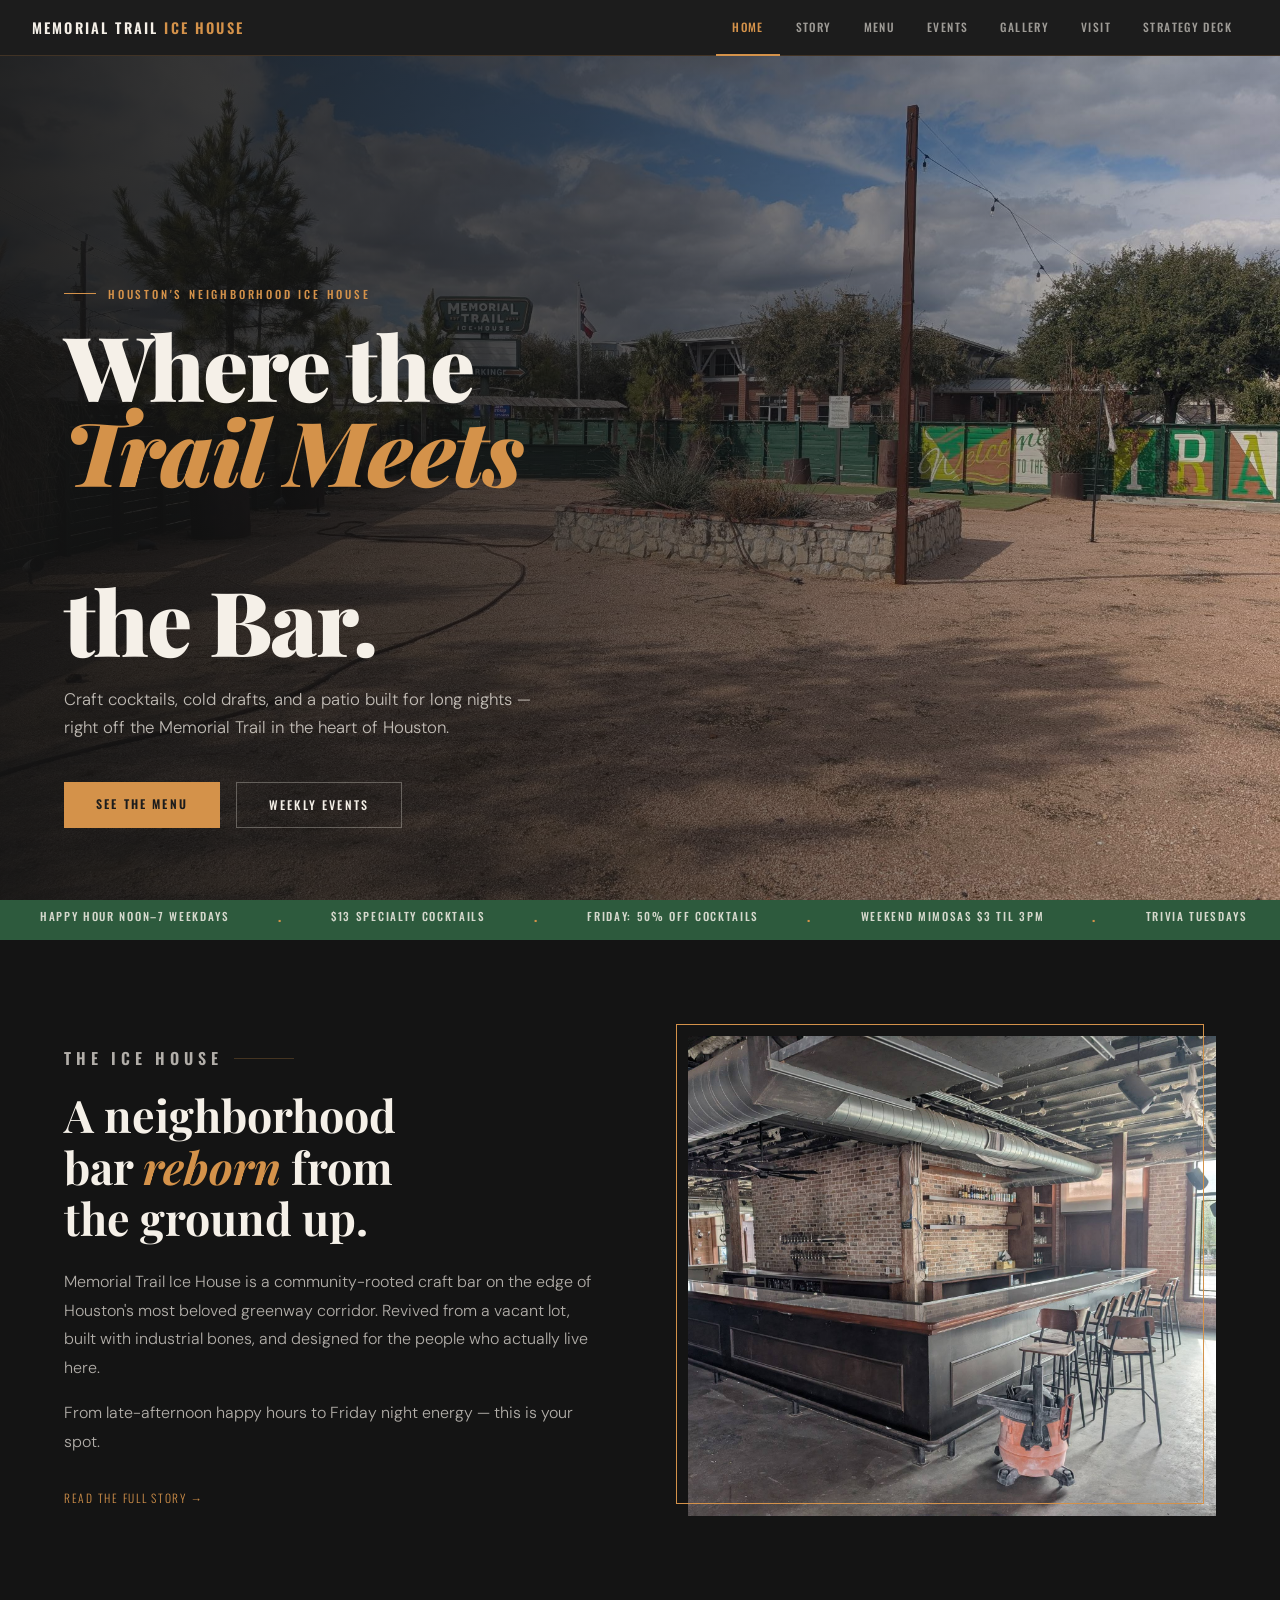
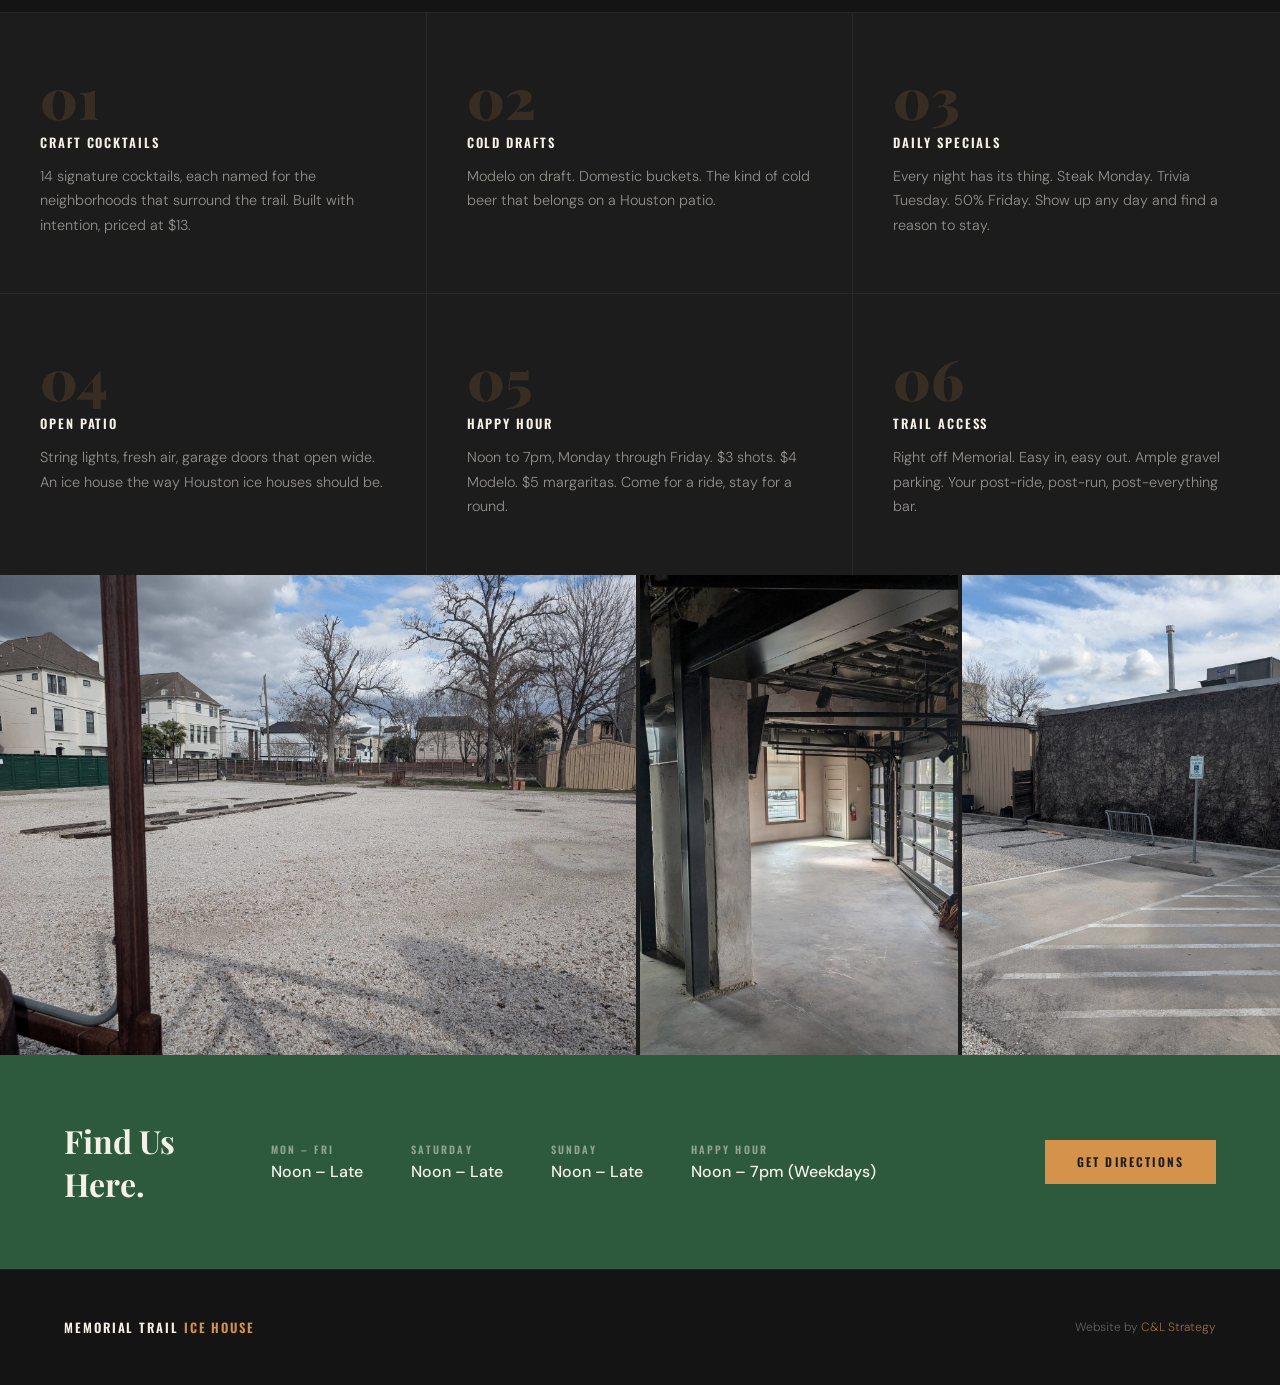
==== index.html @ 59ef4555 "Initial commit: Memorial Trail Ice House website with updated gallery" ====
<!DOCTYPE html>
<html lang="en">
<head>
<meta charset="UTF-8">
<meta name="viewport" content="width=device-width, initial-scale=1.0">
<meta name="description" content="Memorial Trail Ice House - A community-rooted craft bar in Houston, TX. Craft cocktails, cold drafts, and patio seating. Open daily noon to late.">
<meta property="og:title" content="Memorial Trail Ice House - Houston, TX">
<meta property="og:description" content="Craft cocktails, cold drafts, and a patio built for long nights along Houston's Memorial Trail.">
<meta property="og:type" content="website">
<title>Memorial Trail Ice House — Houston, TX</title>
<link rel="preconnect" href="https://fonts.googleapis.com">
<link rel="preconnect" href="https://fonts.gstatic.com" crossorigin>
<link href="https://fonts.googleapis.com/css2?family=Playfair+Display:ital,wght@0,700;0,900;1,700&family=DM+Sans:wght@300;400;500&family=Oswald:wght@400;500;600&display=swap" rel="stylesheet">
<style>
  *, *::before, *::after { box-sizing: border-box; margin: 0; padding: 0; }

  :root {
    --charcoal: #1C1C1C;
    --green: #2D5A3D;
    --gold: #D4924A;
    --cream: #F5F0E8;
    --dark2: #141414;
    --mid: #2a2a2a;
  }

  html { scroll-behavior: smooth; }

  body {
    background: var(--charcoal);
    color: var(--cream);
    font-family: 'DM Sans', sans-serif;
    font-weight: 300;
    overflow-x: hidden;
  }

  /* ── NAV ── */
  nav {
    position: fixed;
    top: 0; left: 0; right: 0;
    z-index: 100;
    background: var(--charcoal);
    border-bottom: 1px solid rgba(212,146,74,0.2);
    display: flex;
    align-items: center;
    justify-content: space-between;
    padding: 0 2rem;
    height: 56px;
  }

  .nav-logo {
    font-family: 'Oswald', sans-serif;
    font-size: 0.9rem;
    font-weight: 600;
    letter-spacing: 0.15em;
    text-transform: uppercase;
    color: var(--cream);
    text-decoration: none;
    white-space: nowrap;
  }

  .nav-logo span { color: var(--gold); }

  .nav-links {
    display: flex;
    gap: 0;
    list-style: none;
  }

  .nav-links a {
    font-family: 'Oswald', sans-serif;
    font-size: 0.72rem;
    font-weight: 500;
    letter-spacing: 0.12em;
    text-transform: uppercase;
    color: rgba(245,240,232,0.6);
    text-decoration: none;
    padding: 0 1rem;
    height: 56px;
    display: flex;
    align-items: center;
    border-bottom: 2px solid transparent;
    transition: color 0.2s, border-color 0.2s;
  }

  .nav-links a:hover { color: var(--cream); }
  .nav-links a.active { color: var(--gold); border-bottom-color: var(--gold); }

  .nav-hamburger {
    display: none;
    flex-direction: column;
    gap: 5px;
    cursor: pointer;
    padding: 8px;
  }

  .nav-hamburger span {
    display: block;
    width: 24px;
    height: 2px;
    background: var(--cream);
    transition: all 0.3s;
  }

  .nav-mobile {
    display: none;
    position: fixed;
    top: 56px; left: 0; right: 0;
    background: var(--dark2);
    border-bottom: 1px solid rgba(212,146,74,0.2);
    z-index: 99;
    padding: 1rem 0;
  }

  .nav-mobile.open { display: block; }

  .nav-mobile a {
    display: block;
    font-family: 'Oswald', sans-serif;
    font-size: 0.85rem;
    letter-spacing: 0.12em;
    text-transform: uppercase;
    color: rgba(245,240,232,0.7);
    text-decoration: none;
    padding: 0.75rem 2rem;
    border-left: 3px solid transparent;
    transition: all 0.2s;
  }

  .nav-mobile a:hover, .nav-mobile a.active {
    color: var(--gold);
    border-left-color: var(--gold);
  }

  /* ── HERO ── */
  .hero {
    position: relative;
    height: 100vh;
    min-height: 600px;
    overflow: hidden;
    display: flex;
    align-items: flex-end;
    padding-bottom: 8vh;
  }

  .hero-bg {
    position: absolute;
    inset: 0;
    background-image: url('images/gallery/string-lights.jpg');
    background-size: cover;
    background-position: center 40%;
    animation: kenburns 20s ease-in-out infinite alternate;
    transform-origin: center center;
  }

  @keyframes kenburns {
    0%   { transform: scale(1.0) translate(0, 0); }
    100% { transform: scale(1.12) translate(-2%, 1%); }
  }

  .hero-overlay {
    position: absolute;
    inset: 0;
    background: linear-gradient(
      to right,
      rgba(20,20,20,0.92) 0%,
      rgba(20,20,20,0.7) 45%,
      rgba(20,20,20,0.2) 100%
    );
  }

  .hero-content {
    position: relative;
    z-index: 2;
    max-width: 720px;
    padding: 0 3rem 0 4rem;
  }

  .hero-eyebrow {
    font-family: 'Oswald', sans-serif;
    font-size: 0.7rem;
    font-weight: 500;
    letter-spacing: 0.25em;
    text-transform: uppercase;
    color: var(--gold);
    margin-bottom: 1.25rem;
    display: flex;
    align-items: center;
    gap: 0.75rem;
  }

  .hero-eyebrow::before {
    content: '';
    display: block;
    width: 32px;
    height: 1px;
    background: var(--gold);
  }

  .hero-title {
    font-family: 'Playfair Display', serif;
    font-size: clamp(3.2rem, 7vw, 6rem);
    font-weight: 900;
    line-height: 0.95;
    letter-spacing: -0.02em;
    color: var(--cream);
    margin-bottom: 1.5rem;
  }

  .hero-title em {
    font-style: italic;
    color: var(--gold);
    display: block;
  }

  .hero-desc {
    font-size: 1.05rem;
    font-weight: 300;
    line-height: 1.65;
    color: rgba(245,240,232,0.75);
    max-width: 480px;
    margin-bottom: 2.5rem;
  }

  .hero-cta-row {
    display: flex;
    gap: 1rem;
    flex-wrap: wrap;
  }

  .btn-primary {
    font-family: 'Oswald', sans-serif;
    font-size: 0.75rem;
    font-weight: 600;
    letter-spacing: 0.18em;
    text-transform: uppercase;
    color: var(--charcoal);
    background: var(--gold);
    text-decoration: none;
    padding: 0.85rem 2rem;
    display: inline-block;
    transition: background 0.2s, transform 0.2s;
  }

  .btn-primary:hover {
    background: #e0a55a;
    transform: translateY(-1px);
  }

  .btn-outline {
    font-family: 'Oswald', sans-serif;
    font-size: 0.75rem;
    font-weight: 500;
    letter-spacing: 0.18em;
    text-transform: uppercase;
    color: var(--cream);
    background: transparent;
    text-decoration: none;
    padding: 0.85rem 2rem;
    display: inline-block;
    border: 1px solid rgba(245,240,232,0.3);
    transition: border-color 0.2s, color 0.2s;
  }

  .btn-outline:hover {
    border-color: var(--cream);
    color: var(--cream);
  }

  /* ── TICKER STRIP ── */
  .ticker {
    background: var(--green);
    height: 40px;
    overflow: hidden;
    display: flex;
    align-items: center;
  }

  .ticker-inner {
    display: flex;
    white-space: nowrap;
    animation: ticker 30s linear infinite;
  }

  .ticker-inner span {
    font-family: 'Oswald', sans-serif;
    font-size: 0.7rem;
    font-weight: 500;
    letter-spacing: 0.15em;
    text-transform: uppercase;
    color: rgba(245,240,232,0.85);
    padding: 0 2.5rem;
  }

  .ticker-inner span.dot {
    color: var(--gold);
    padding: 0 0.5rem;
    font-size: 1rem;
  }

  @keyframes ticker {
    0%   { transform: translateX(0); }
    100% { transform: translateX(-50%); }
  }

  /* ── SECTIONS ── */
  section { padding: 6rem 4rem; }

  .section-label {
    font-family: 'Oswald', sans-serif;
    font-size: 0.65rem;
    font-weight: 600;
    letter-spacing: 0.3em;
    text-transform: uppercase;
    color: var(--gold);
    margin-bottom: 1rem;
    display: flex;
    align-items: center;
    gap: 0.75rem;
  }

  .section-label::after {
    content: '';
    flex: 1;
    height: 1px;
    background: rgba(212,146,74,0.25);
    max-width: 60px;
  }

  /* ── INTRO SPLIT ── */
  .intro-split {
    display: grid;
    grid-template-columns: 1fr 1fr;
    gap: 6rem;
    align-items: center;
    padding: 6rem 4rem;
    background: var(--dark2);
  }

  .intro-text h2 {
    font-family: 'Playfair Display', serif;
    font-size: clamp(2rem, 3.5vw, 3rem);
    font-weight: 700;
    line-height: 1.15;
    color: var(--cream);
    margin-bottom: 1.5rem;
  }

  .intro-text h2 em {
    font-style: italic;
    color: var(--gold);
  }

  .intro-text p {
    font-size: 1rem;
    line-height: 1.8;
    color: rgba(245,240,232,0.7);
    margin-bottom: 1rem;
  }

  .intro-text .link-more {
    font-family: 'Oswald', sans-serif;
    font-size: 0.72rem;
    letter-spacing: 0.15em;
    text-transform: uppercase;
    color: var(--gold);
    text-decoration: none;
    display: inline-flex;
    align-items: center;
    gap: 0.5rem;
    margin-top: 1rem;
    transition: gap 0.2s;
  }

  .intro-text .link-more:hover { gap: 0.9rem; }

  .intro-image {
    position: relative;
  }

  .intro-image img {
    width: 100%;
    height: 480px;
    object-fit: cover;
    display: block;
  }

  .intro-image::before {
    content: '';
    position: absolute;
    top: -12px;
    left: -12px;
    right: 12px;
    bottom: 12px;
    border: 1px solid var(--gold);
    pointer-events: none;
    z-index: 1;
  }

  /* ── FEATURE GRID ── */
  .features {
    display: grid;
    grid-template-columns: repeat(3, 1fr);
    gap: 0;
    padding: 0;
  }

  .feature {
    padding: 3.5rem 2.5rem;
    border-right: 1px solid rgba(245,240,232,0.06);
    border-top: 1px solid rgba(245,240,232,0.06);
  }

  .feature:nth-child(3n) { border-right: none; }

  .feature-num {
    font-family: 'Playfair Display', serif;
    font-size: 3.5rem;
    font-weight: 900;
    color: rgba(212,146,74,0.15);
    line-height: 1;
    margin-bottom: 0.5rem;
  }

  .feature h3 {
    font-family: 'Oswald', sans-serif;
    font-size: 0.8rem;
    font-weight: 600;
    letter-spacing: 0.15em;
    text-transform: uppercase;
    color: var(--cream);
    margin-bottom: 0.75rem;
  }

  .feature p {
    font-size: 0.9rem;
    line-height: 1.7;
    color: rgba(245,240,232,0.55);
  }

  /* ── PHOTO STRIP ── */
  .photo-strip {
    display: grid;
    grid-template-columns: 2fr 1fr 1fr;
    gap: 4px;
    padding: 0;
    height: 480px;
  }

  .photo-strip img {
    width: 100%;
    height: 100%;
    object-fit: cover;
    display: block;
    filter: saturate(0.85);
    transition: filter 0.4s;
  }

  .photo-strip img:hover { filter: saturate(1.1); }

  /* ── HOURS BAND ── */
  .hours-band {
    background: var(--green);
    padding: 4rem 4rem;
    display: flex;
    align-items: center;
    gap: 6rem;
    flex-wrap: wrap;
  }

  .hours-band h2 {
    font-family: 'Playfair Display', serif;
    font-size: clamp(1.8rem, 2.5vw, 2.4rem);
    font-weight: 700;
    color: var(--cream);
    flex-shrink: 0;
  }

  .hours-list {
    display: flex;
    gap: 3rem;
    flex-wrap: wrap;
    flex: 1;
  }

  .hours-item {
    display: flex;
    flex-direction: column;
    gap: 0.25rem;
  }

  .hours-day {
    font-family: 'Oswald', sans-serif;
    font-size: 0.65rem;
    font-weight: 600;
    letter-spacing: 0.2em;
    text-transform: uppercase;
    color: rgba(245,240,232,0.5);
  }

  .hours-time {
    font-family: 'DM Sans', sans-serif;
    font-size: 1rem;
    font-weight: 500;
    color: var(--cream);
  }

  /* ── FOOTER ── */
  footer {
    background: var(--dark2);
    border-top: 1px solid rgba(245,240,232,0.06);
    padding: 3rem 4rem;
    display: flex;
    justify-content: space-between;
    align-items: center;
    flex-wrap: wrap;
    gap: 1rem;
  }

  .footer-brand {
    font-family: 'Oswald', sans-serif;
    font-size: 0.8rem;
    font-weight: 600;
    letter-spacing: 0.15em;
    text-transform: uppercase;
    color: var(--cream);
  }

  .footer-brand span { color: var(--gold); }

  .footer-credit {
    font-size: 0.75rem;
    color: rgba(245,240,232,0.35);
  }

  .footer-credit a {
    color: rgba(212,146,74,0.7);
    text-decoration: none;
    transition: color 0.2s;
  }

  .footer-credit a:hover { color: var(--gold); }

  /* ── RESPONSIVE ── */
  @media (max-width: 900px) {
    .nav-links { display: none; }
    .nav-hamburger { display: flex; }

    .intro-split {
      grid-template-columns: 1fr;
      gap: 3rem;
      padding: 4rem 2rem;
    }

    .intro-image { display: none; }

    .features {
      grid-template-columns: 1fr;
    }

    .feature { border-right: none; }

    .photo-strip {
      grid-template-columns: 1fr;
      height: auto;
    }

    .photo-strip img { height: 260px; }

    section { padding: 4rem 2rem; }

    .hero-content { padding: 0 2rem; }

    .hours-band { padding: 3rem 2rem; gap: 2rem; }

    footer { padding: 2rem; flex-direction: column; align-items: flex-start; }
  }
</style>
</head>
<body>

<!-- NAV -->
<nav>
  <a href="index.html" class="nav-logo">Memorial Trail <span>Ice House</span></a>
  <ul class="nav-links">
    <li><a href="index.html" class="active">Home</a></li>
    <li><a href="story.html">Story</a></li>
    <li><a href="menu.html">Menu</a></li>
    <li><a href="events.html">Events</a></li>
    <li><a href="gallery.html">Gallery</a></li>
    <li><a href="contact.html">Visit</a></li>
    <li><a href="deck.html">Strategy Deck</a></li>
  </ul>
  <div class="nav-hamburger" id="hamburger" onclick="toggleMenu()">
    <span></span><span></span><span></span>
  </div>
</nav>

<div class="nav-mobile" id="navMobile">
  <a href="index.html" class="active">Home</a>
  <a href="story.html">Story</a>
  <a href="menu.html">Menu</a>
  <a href="events.html">Events</a>
  <a href="gallery.html">Gallery</a>
  <a href="contact.html">Visit</a>
  <a href="deck.html">Strategy Deck</a>
</div>

<!-- HERO -->
<div class="hero">
  <div class="hero-bg"></div>
  <div class="hero-overlay"></div>
  <div class="hero-content">
    <p class="hero-eyebrow">Houston's Neighborhood Ice House</p>
    <h1 class="hero-title">
      Where the<br>
      <em>Trail Meets</em><br>
      the Bar.
    </h1>
    <p class="hero-desc">
      Craft cocktails, cold drafts, and a patio built for long nights — right off the Memorial Trail in the heart of Houston.
    </p>
    <div class="hero-cta-row">
      <a href="menu.html" class="btn-primary">See the Menu</a>
      <a href="events.html" class="btn-outline">Weekly Events</a>
    </div>
  </div>
</div>

<!-- TICKER -->
<div class="ticker">
  <div class="ticker-inner">
    <span>Happy Hour Noon–7 Weekdays</span><span class="dot">·</span>
    <span>$13 Specialty Cocktails</span><span class="dot">·</span>
    <span>Friday: 50% Off Cocktails</span><span class="dot">·</span>
    <span>Weekend Mimosas $3 til 3pm</span><span class="dot">·</span>
    <span>Trivia Tuesdays</span><span class="dot">·</span>
    <span>Steak Night Mondays</span><span class="dot">·</span>
    <span>Happy Hour Noon–7 Weekdays</span><span class="dot">·</span>
    <span>$13 Specialty Cocktails</span><span class="dot">·</span>
    <span>Friday: 50% Off Cocktails</span><span class="dot">·</span>
    <span>Weekend Mimosas $3 til 3pm</span><span class="dot">·</span>
    <span>Trivia Tuesdays</span><span class="dot">·</span>
    <span>Steak Night Mondays</span><span class="dot">·</span>
  </div>
</div>

<!-- INTRO SPLIT -->
<div class="intro-split">
  <div class="intro-text">
    <p class="section-label">The Ice House</p>
    <h2>A neighborhood<br>bar <em>reborn</em> from<br>the ground up.</h2>
    <p>Memorial Trail Ice House is a community-rooted craft bar on the edge of Houston's most beloved greenway corridor. Revived from a vacant lot, built with industrial bones, and designed for the people who actually live here.</p>
    <p>From late-afternoon happy hours to Friday night energy — this is your spot.</p>
    <a href="story.html" class="link-more">Read the full story →</a>
  </div>
  <div class="intro-image">
    <img src="images/gallery/bar-taps.jpg" alt="Bar taps at Memorial Trail Ice House">
  </div>
</div>

<!-- FEATURES -->
<div class="features">
  <div class="feature">
    <div class="feature-num">01</div>
    <h3>Craft Cocktails</h3>
    <p>14 signature cocktails, each named for the neighborhoods that surround the trail. Built with intention, priced at $13.</p>
  </div>
  <div class="feature">
    <div class="feature-num">02</div>
    <h3>Cold Drafts</h3>
    <p>Modelo on draft. Domestic buckets. The kind of cold beer that belongs on a Houston patio.</p>
  </div>
  <div class="feature">
    <div class="feature-num">03</div>
    <h3>Daily Specials</h3>
    <p>Every night has its thing. Steak Monday. Trivia Tuesday. 50% Friday. Show up any day and find a reason to stay.</p>
  </div>
  <div class="feature">
    <div class="feature-num">04</div>
    <h3>Open Patio</h3>
    <p>String lights, fresh air, garage doors that open wide. An ice house the way Houston ice houses should be.</p>
  </div>
  <div class="feature">
    <div class="feature-num">05</div>
    <h3>Happy Hour</h3>
    <p>Noon to 7pm, Monday through Friday. $3 shots. $4 Modelo. $5 margaritas. Come for a ride, stay for a round.</p>
  </div>
  <div class="feature">
    <div class="feature-num">06</div>
    <h3>Trail Access</h3>
    <p>Right off Memorial. Easy in, easy out. Ample gravel parking. Your post-ride, post-run, post-everything bar.</p>
  </div>
</div>

<!-- PHOTO STRIP -->
<div class="photo-strip">
  <img src="images/gallery/patio.jpg" alt="Patio at Memorial Trail Ice House">
  <img src="images/gallery/bar-interior.jpg" alt="Bar interior">
  <img src="images/gallery/mural.jpg" alt="Mural">
</div>

<!-- HOURS BAND -->
<div class="hours-band">
  <h2>Find Us<br>Here.</h2>
  <div class="hours-list">
    <div class="hours-item">
      <span class="hours-day">Mon – Fri</span>
      <span class="hours-time">Noon – Late</span>
    </div>
    <div class="hours-item">
      <span class="hours-day">Saturday</span>
      <span class="hours-time">Noon – Late</span>
    </div>
    <div class="hours-item">
      <span class="hours-day">Sunday</span>
      <span class="hours-time">Noon – Late</span>
    </div>
    <div class="hours-item">
      <span class="hours-day">Happy Hour</span>
      <span class="hours-time">Noon – 7pm (Weekdays)</span>
    </div>
  </div>
  <a href="contact.html" class="btn-primary" style="flex-shrink:0;">Get Directions</a>
</div>

<!-- FOOTER -->
<footer>
  <div class="footer-brand">Memorial Trail <span>Ice House</span></div>
  <div class="footer-credit">Website by <a href="https://clstrategy.co" target="_blank">C&amp;L Strategy</a></div>
</footer>

<script>
  function toggleMenu() {
    document.getElementById('navMobile').classList.toggle('open');
  }
</script>

</body>
</html>
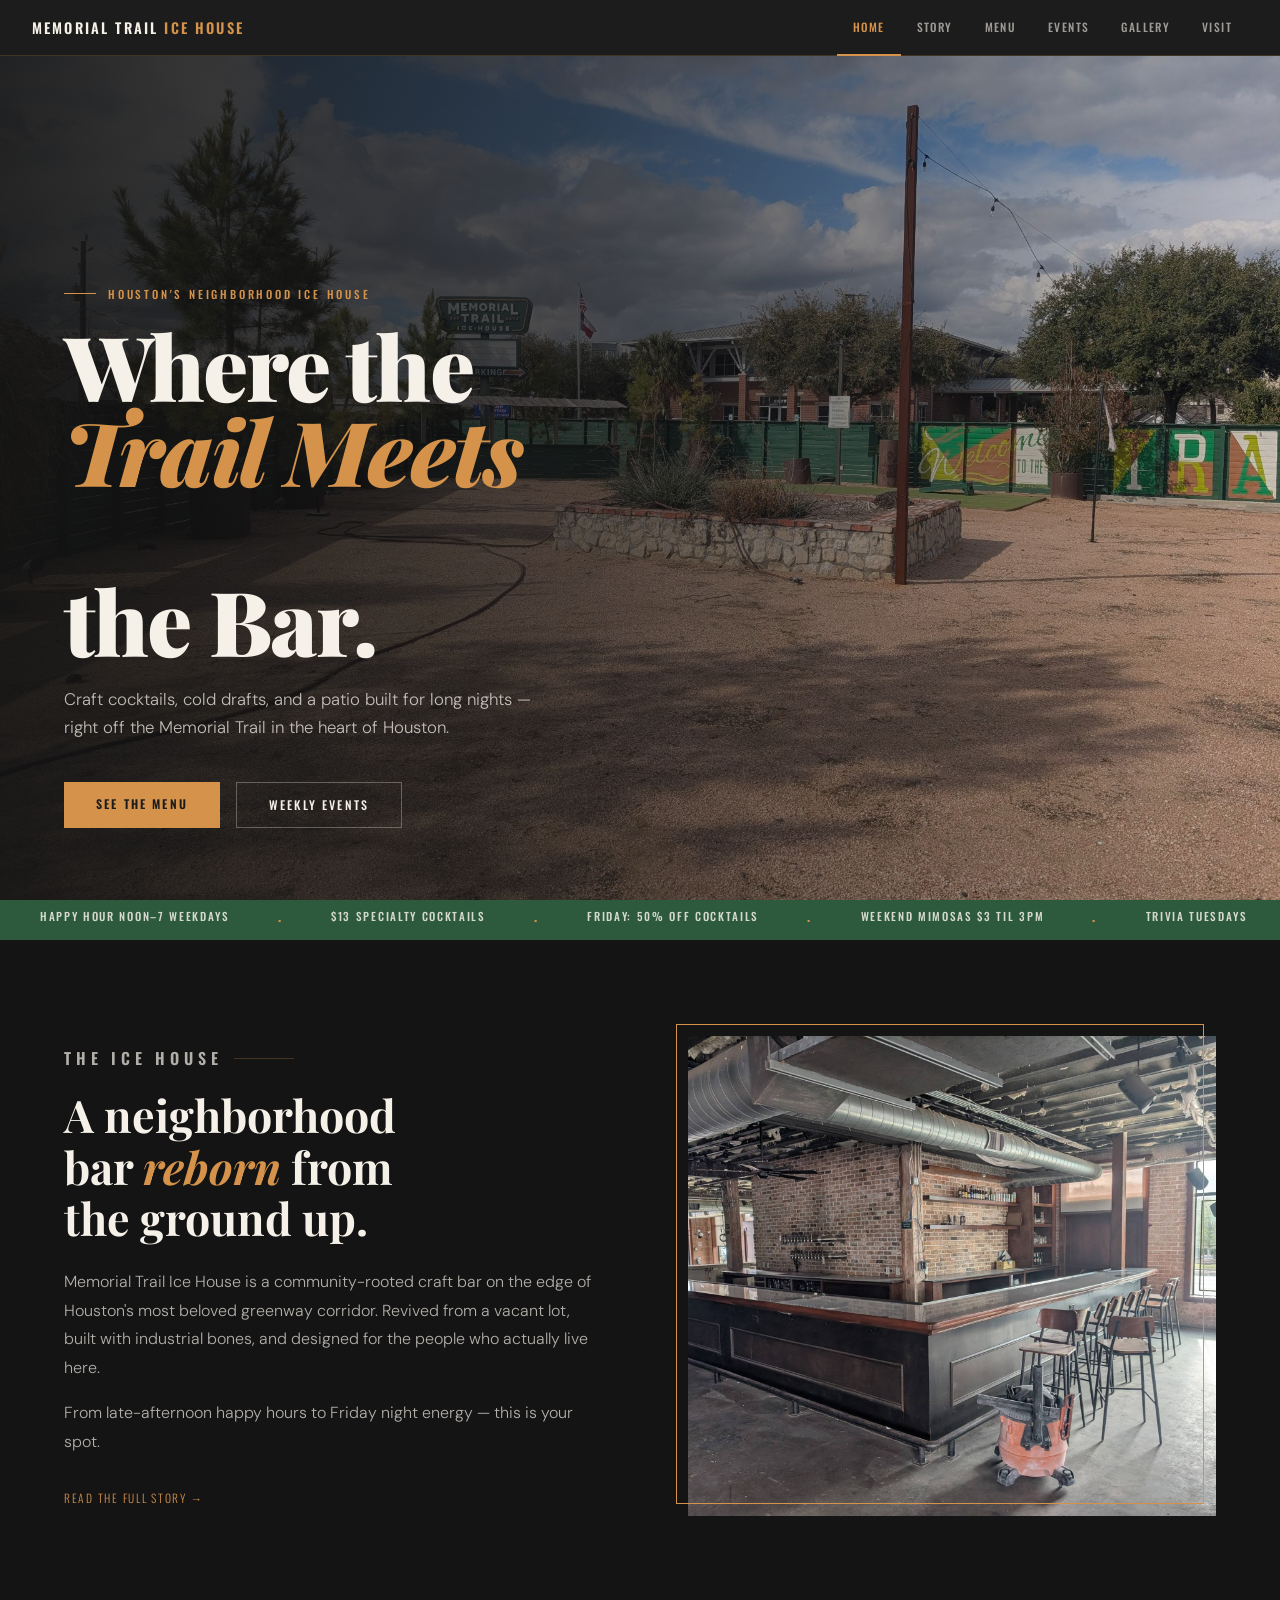
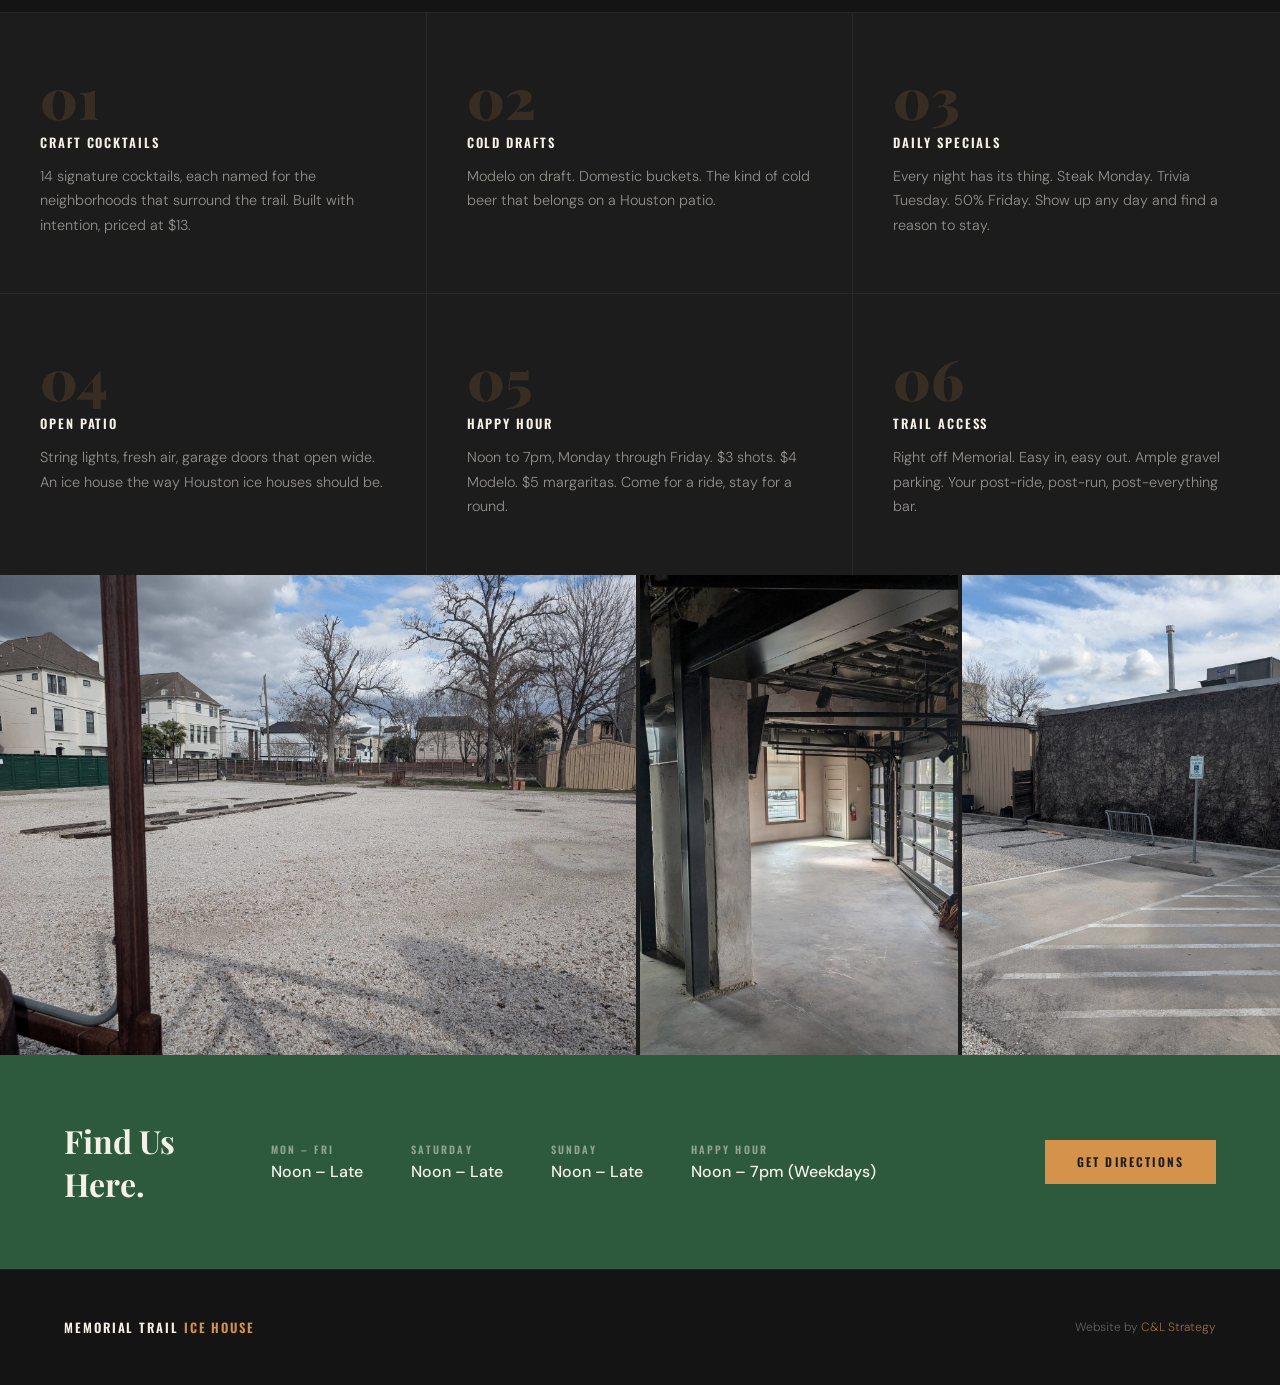
==== commit 5234ff56: "Remove strategy deck from site" ====
--- a/index.html
+++ b/index.html
@@ -588,7 +588,6 @@
     <li><a href="events.html">Events</a></li>
     <li><a href="gallery.html">Gallery</a></li>
     <li><a href="contact.html">Visit</a></li>
-    <li><a href="deck.html">Strategy Deck</a></li>
   </ul>
   <div class="nav-hamburger" id="hamburger" onclick="toggleMenu()">
     <span></span><span></span><span></span>
@@ -602,7 +601,6 @@
   <a href="events.html">Events</a>
   <a href="gallery.html">Gallery</a>
   <a href="contact.html">Visit</a>
-  <a href="deck.html">Strategy Deck</a>
 </div>
 
 <!-- HERO -->
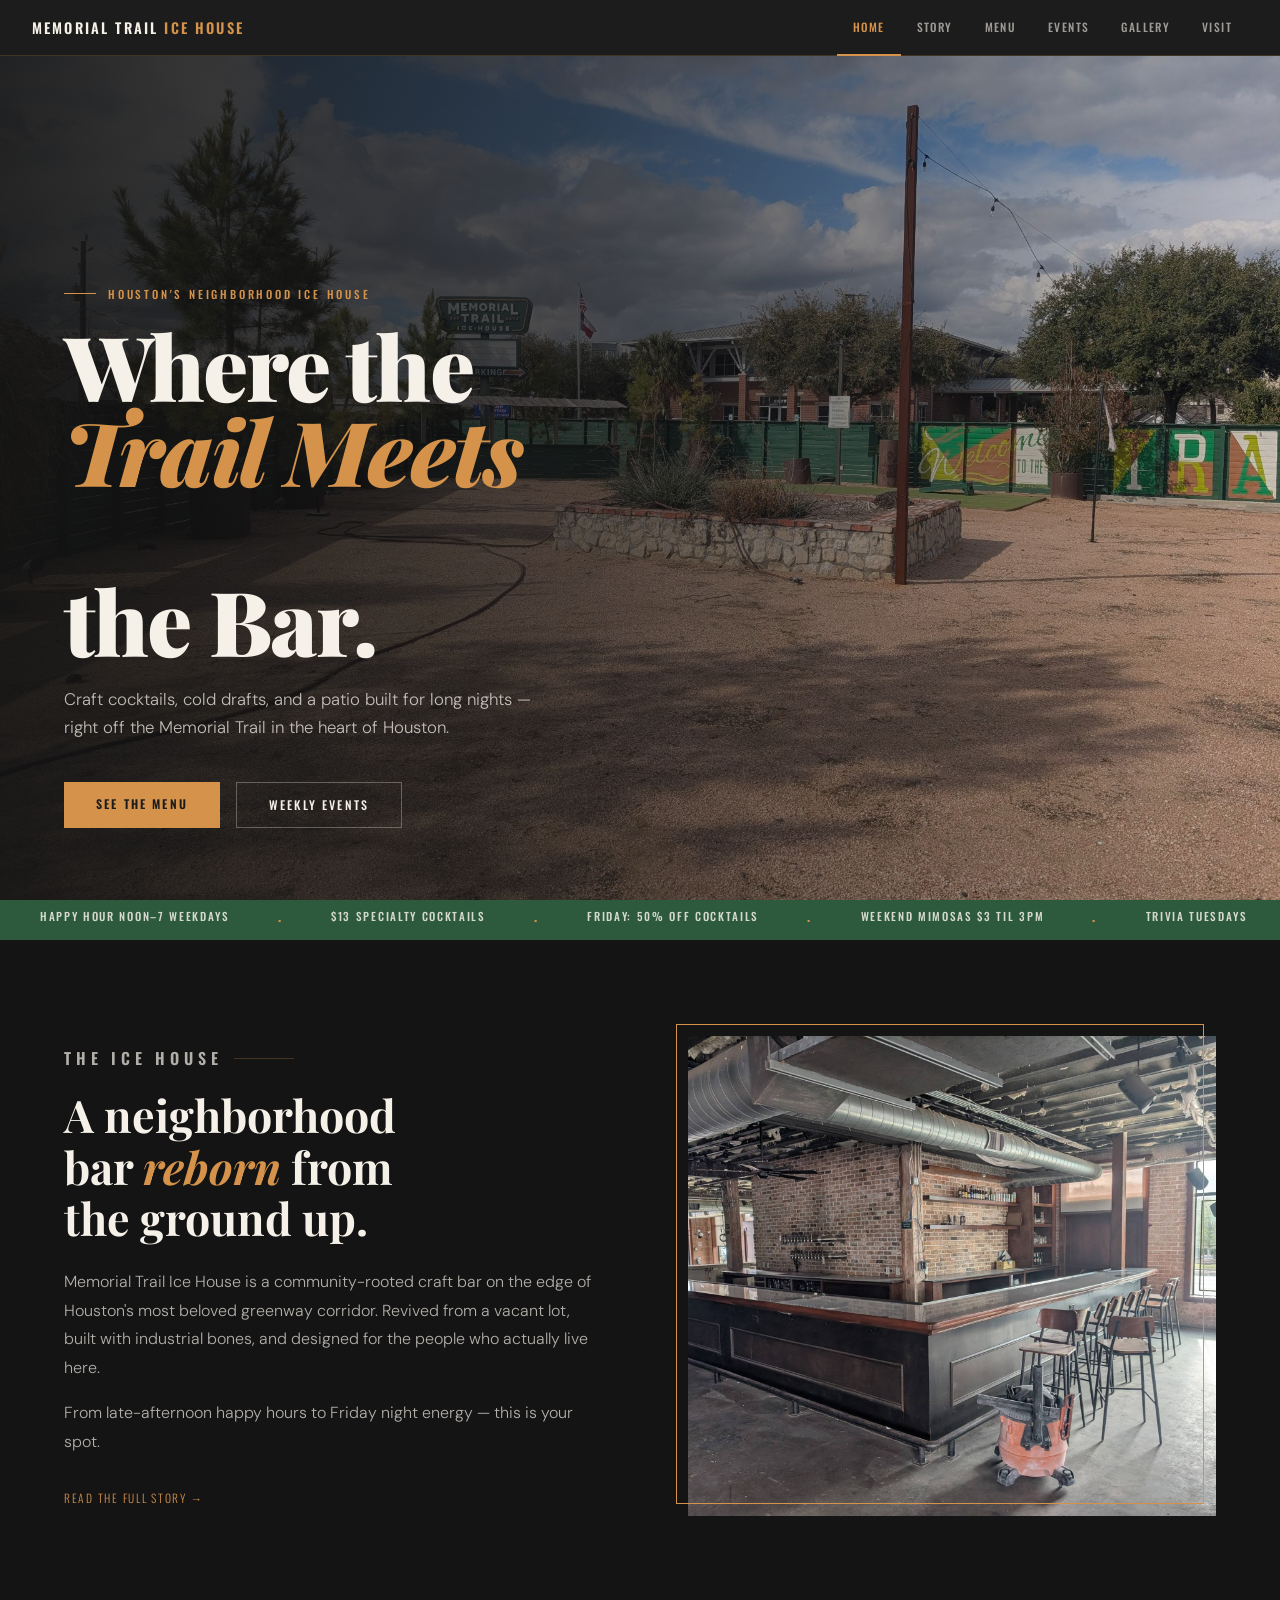
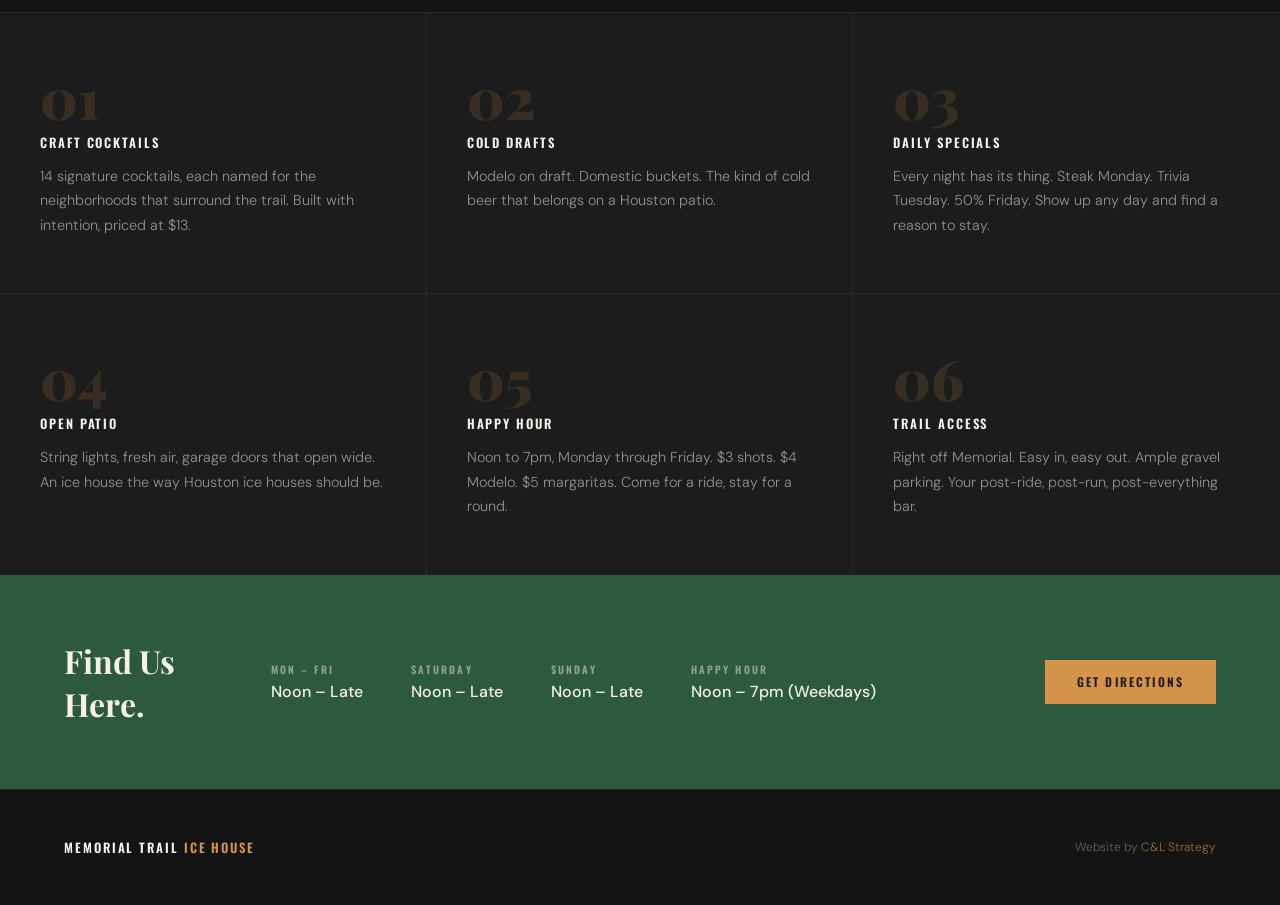
==== commit a1ed3000: "Remove photo strip from homepage" ====
--- a/index.html
+++ b/index.html
@@ -690,12 +690,7 @@
   </div>
 </div>
 
-<!-- PHOTO STRIP -->
-<div class="photo-strip">
-  <img src="images/gallery/patio.jpg" alt="Patio at Memorial Trail Ice House">
-  <img src="images/gallery/bar-interior.jpg" alt="Bar interior">
-  <img src="images/gallery/mural.jpg" alt="Mural">
-</div>
+
 
 <!-- HOURS BAND -->
 <div class="hours-band">
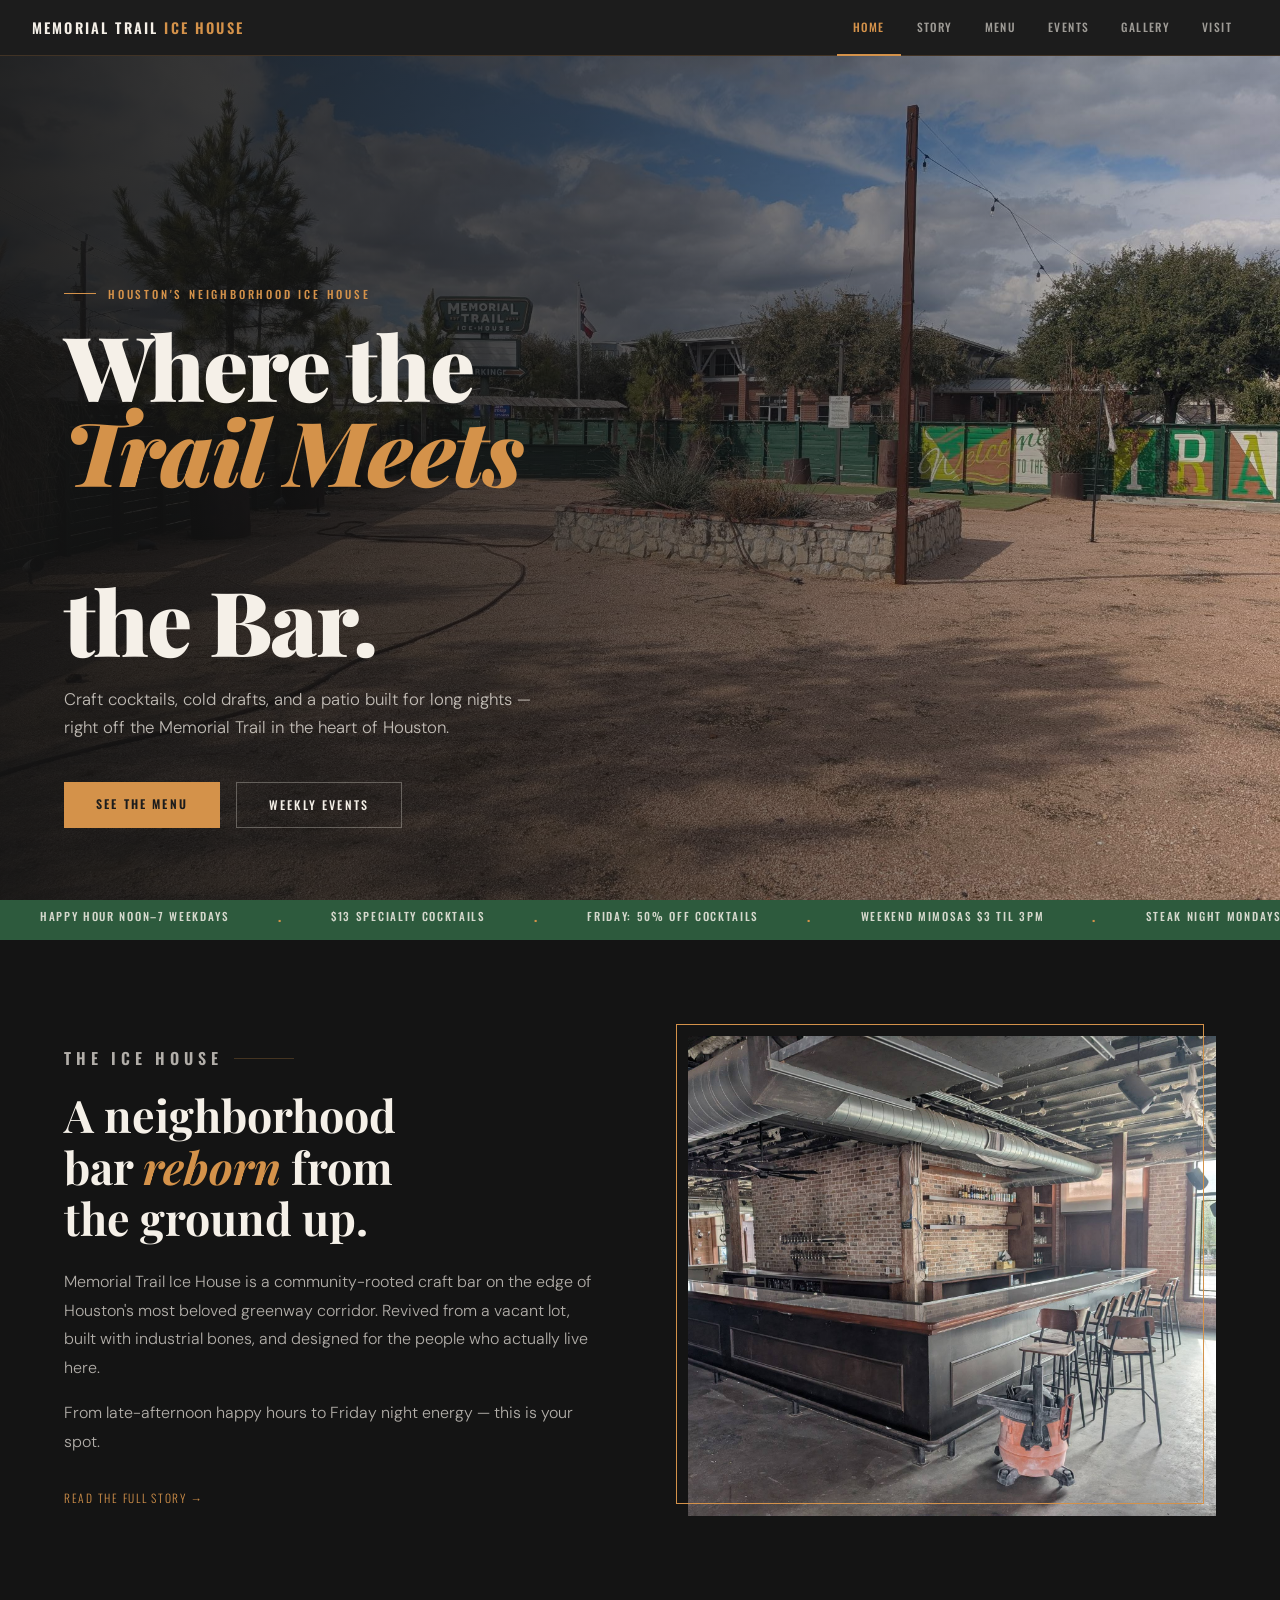
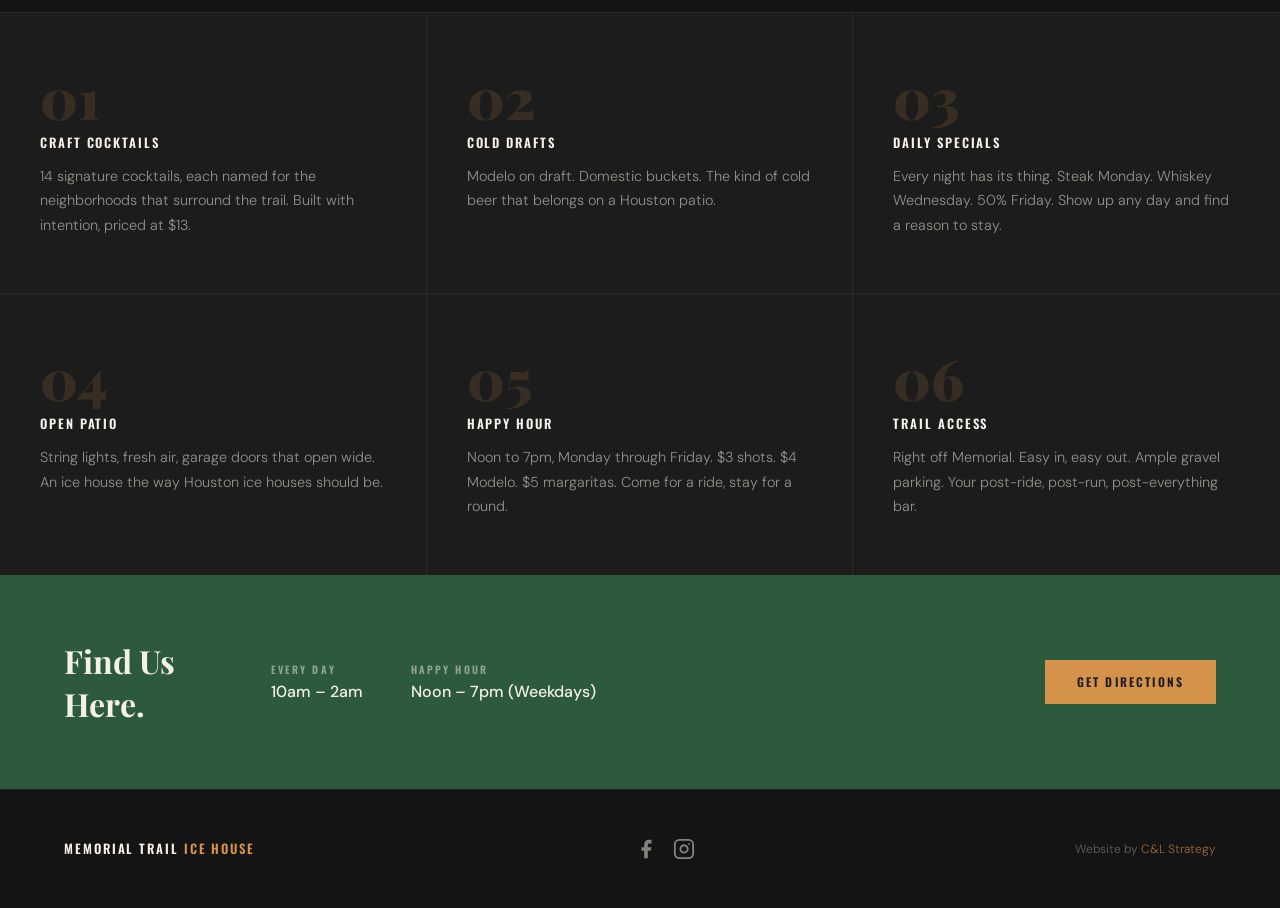
==== commit d1bba4e7: "feat: update hours (10am–2am daily), remove Trivia Tuesday, Friday half-off until 7pm, add Facebook " ====
--- a/index.html
+++ b/index.html
@@ -3,7 +3,7 @@
 <head>
 <meta charset="UTF-8">
 <meta name="viewport" content="width=device-width, initial-scale=1.0">
-<meta name="description" content="Memorial Trail Ice House - A community-rooted craft bar in Houston, TX. Craft cocktails, cold drafts, and patio seating. Open daily noon to late.">
+<meta name="description" content="Memorial Trail Ice House - A community-rooted craft bar in Houston, TX. Craft cocktails, cold drafts, and patio seating. Open daily 10am to 2am.">
 <meta property="og:title" content="Memorial Trail Ice House - Houston, TX">
 <meta property="og:description" content="Craft cocktails, cold drafts, and a patio built for long nights along Houston's Memorial Trail.">
 <meta property="og:type" content="website">
@@ -539,6 +539,18 @@
   }
 
   .footer-credit a:hover { color: var(--gold); }
+  .footer-social {
+    display: flex;
+    gap: 1rem;
+    align-items: center;
+  }
+  .footer-social a {
+    color: rgba(245,240,232,0.5);
+    transition: color 0.2s;
+    display: flex;
+    align-items: center;
+  }
+  .footer-social a:hover { color: var(--gold); }
 
   /* ── RESPONSIVE ── */
   @media (max-width: 900px) {
@@ -631,13 +643,13 @@
     <span>$13 Specialty Cocktails</span><span class="dot">·</span>
     <span>Friday: 50% Off Cocktails</span><span class="dot">·</span>
     <span>Weekend Mimosas $3 til 3pm</span><span class="dot">·</span>
-    <span>Trivia Tuesdays</span><span class="dot">·</span>
+    
     <span>Steak Night Mondays</span><span class="dot">·</span>
     <span>Happy Hour Noon–7 Weekdays</span><span class="dot">·</span>
     <span>$13 Specialty Cocktails</span><span class="dot">·</span>
     <span>Friday: 50% Off Cocktails</span><span class="dot">·</span>
     <span>Weekend Mimosas $3 til 3pm</span><span class="dot">·</span>
-    <span>Trivia Tuesdays</span><span class="dot">·</span>
+    
     <span>Steak Night Mondays</span><span class="dot">·</span>
   </div>
 </div>
@@ -671,7 +683,7 @@
   <div class="feature">
     <div class="feature-num">03</div>
     <h3>Daily Specials</h3>
-    <p>Every night has its thing. Steak Monday. Trivia Tuesday. 50% Friday. Show up any day and find a reason to stay.</p>
+    <p>Every night has its thing. Steak Monday. Whiskey Wednesday. 50% Friday. Show up any day and find a reason to stay.</p>
   </div>
   <div class="feature">
     <div class="feature-num">04</div>
@@ -697,16 +709,8 @@
   <h2>Find Us<br>Here.</h2>
   <div class="hours-list">
     <div class="hours-item">
-      <span class="hours-day">Mon – Fri</span>
-      <span class="hours-time">Noon – Late</span>
-    </div>
-    <div class="hours-item">
-      <span class="hours-day">Saturday</span>
-      <span class="hours-time">Noon – Late</span>
-    </div>
-    <div class="hours-item">
-      <span class="hours-day">Sunday</span>
-      <span class="hours-time">Noon – Late</span>
+      <span class="hours-day">Every Day</span>
+      <span class="hours-time">10am – 2am</span>
     </div>
     <div class="hours-item">
       <span class="hours-day">Happy Hour</span>
@@ -719,6 +723,14 @@
 <!-- FOOTER -->
 <footer>
   <div class="footer-brand">Memorial Trail <span>Ice House</span></div>
+  <div class="footer-social">
+    <a href="https://www.facebook.com/memorialtrailicehouse" target="_blank" rel="noopener" aria-label="Facebook">
+      <svg width="22" height="22" viewBox="0 0 24 24" fill="currentColor"><path d="M18 2h-3a5 5 0 0 0-5 5v3H7v4h3v8h4v-8h3l1-4h-4V7a1 1 0 0 1 1-1h3z"/></svg>
+    </a>
+    <a href="https://instagram.com/memorialtrailicehouse" target="_blank" rel="noopener" aria-label="Instagram">
+      <svg width="22" height="22" viewBox="0 0 24 24" fill="none" stroke="currentColor" stroke-width="2" stroke-linecap="round" stroke-linejoin="round"><rect x="2" y="2" width="20" height="20" rx="5" ry="5"/><path d="M16 11.37A4 4 0 1 1 12.63 8 4 4 0 0 1 16 11.37z"/><line x1="17.5" y1="6.5" x2="17.51" y2="6.5"/></svg>
+    </a>
+  </div>
   <div class="footer-credit">Website by <a href="https://clstrategy.co" target="_blank">C&amp;L Strategy</a></div>
 </footer>
 
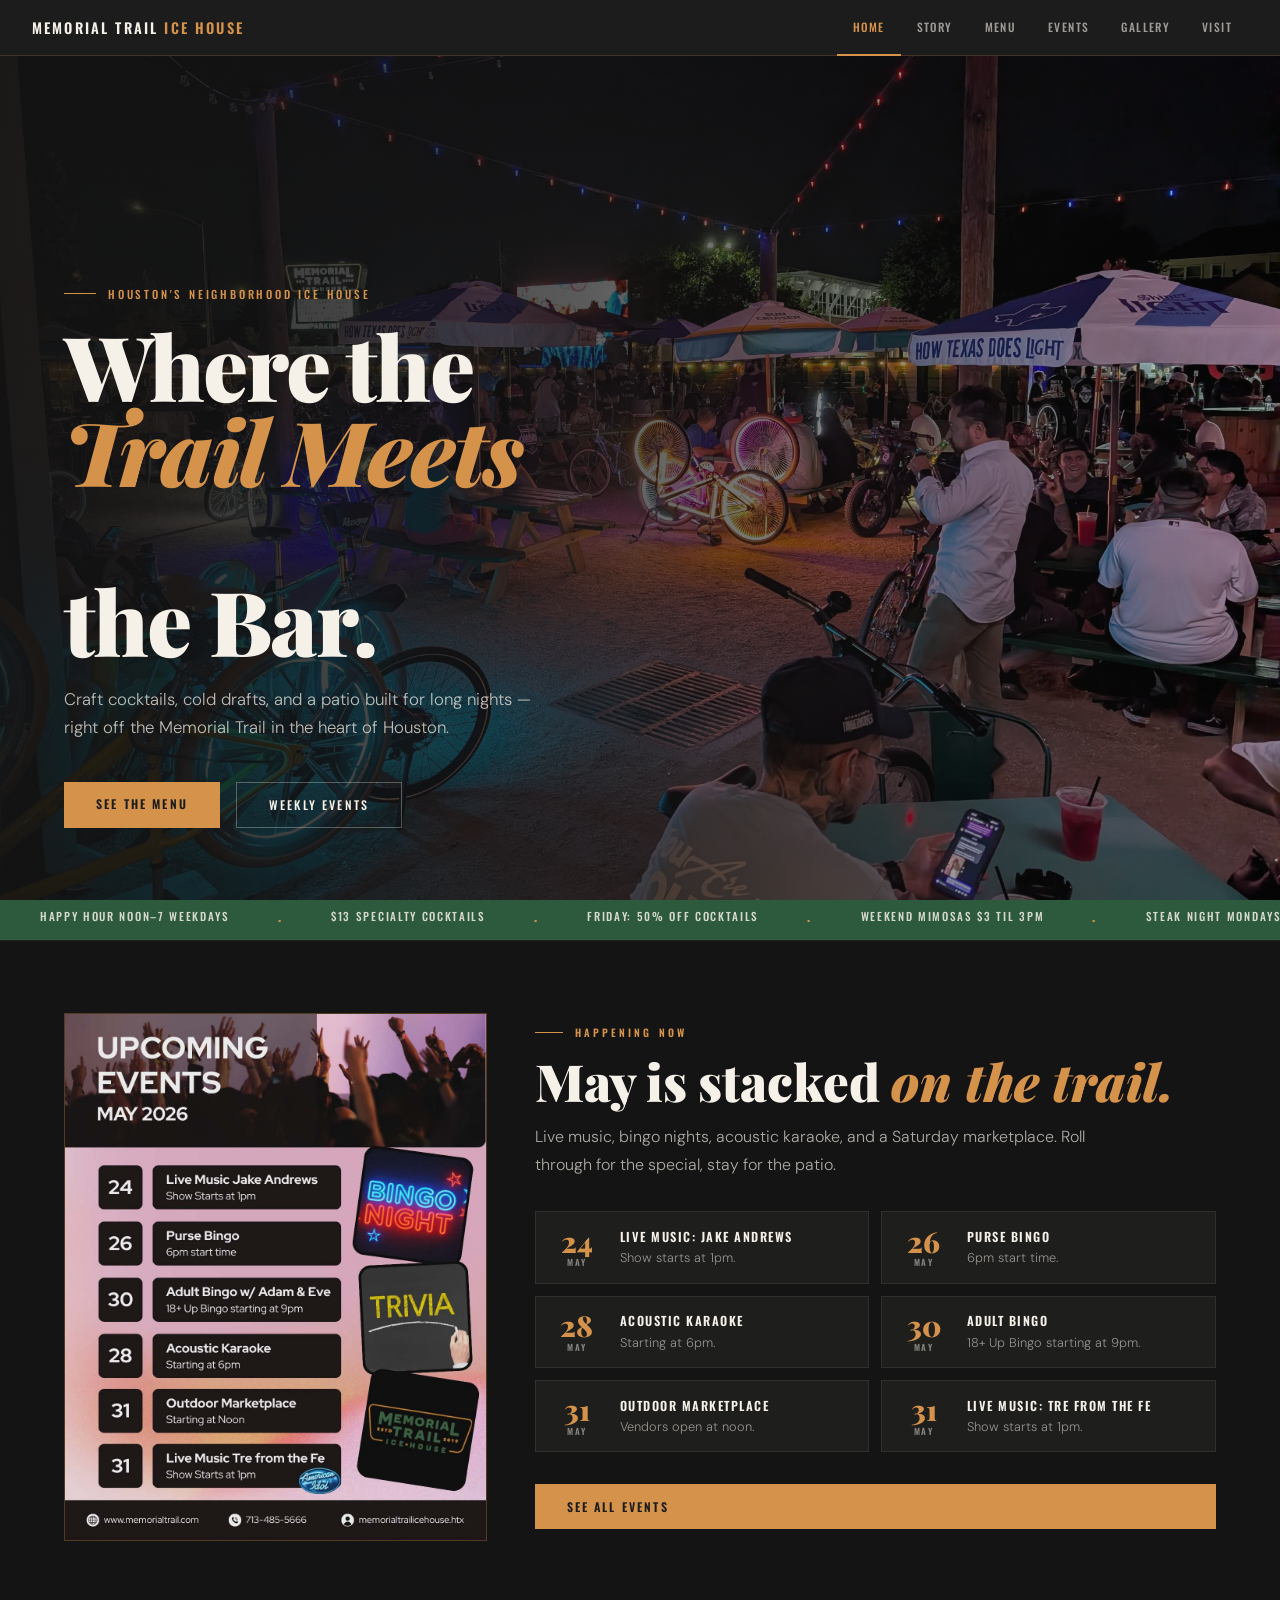
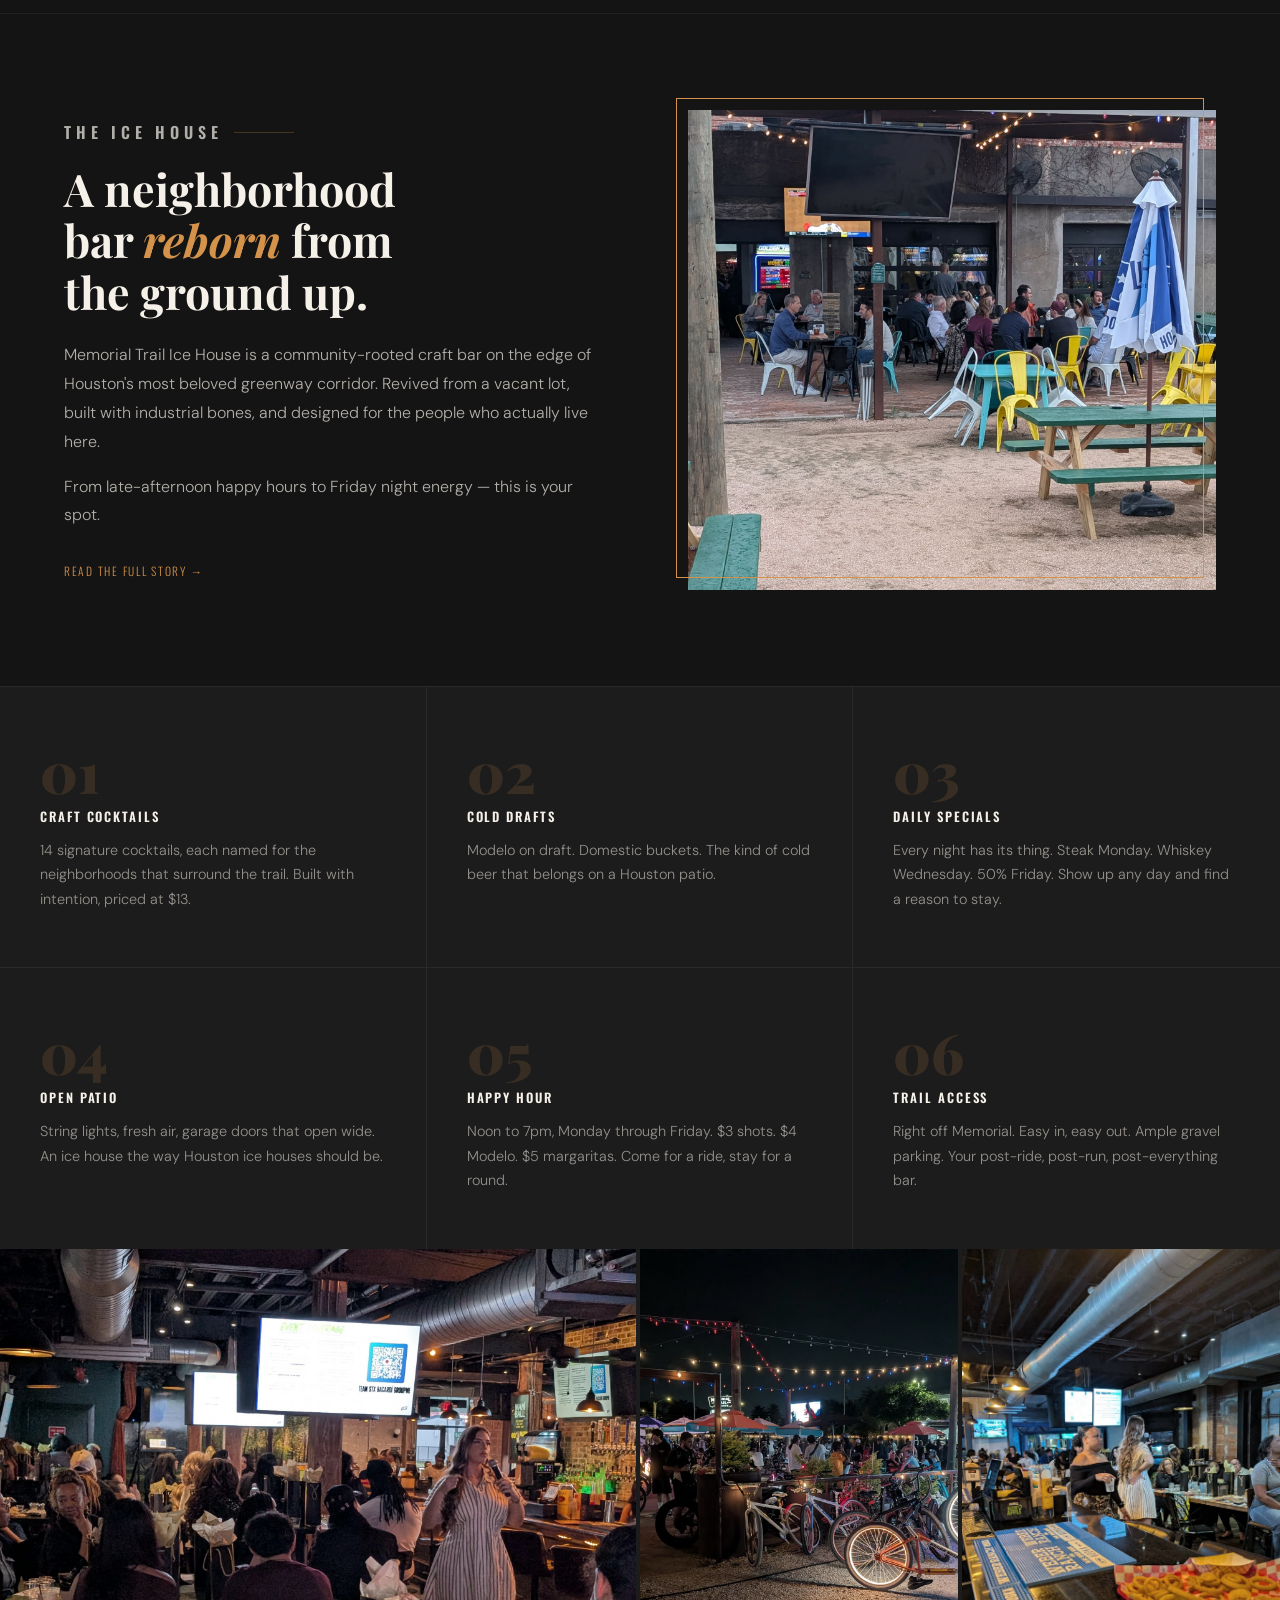
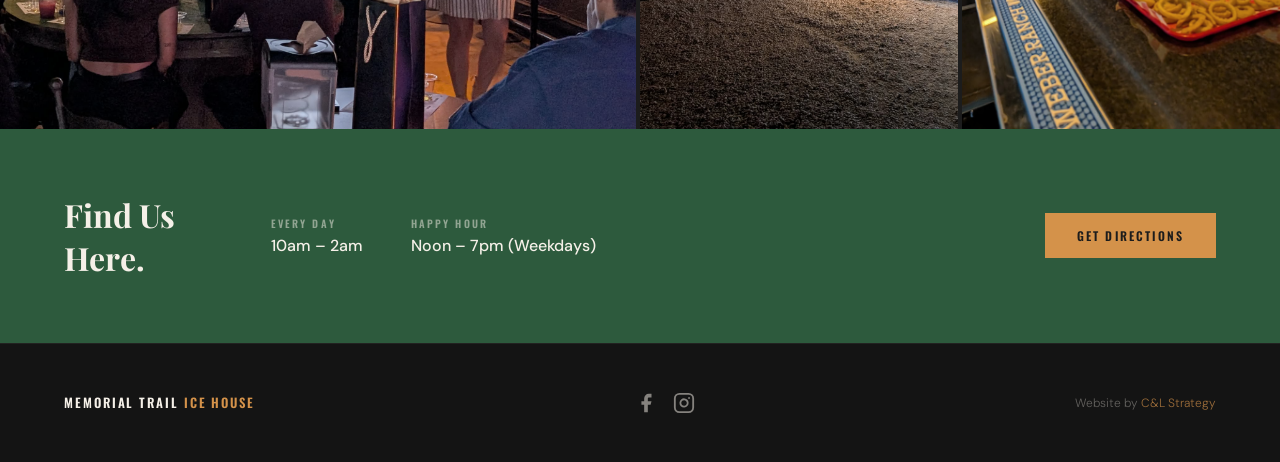
==== commit 19ebbf90: "Refresh homepage visuals and current events" ====
--- a/index.html
+++ b/index.html
@@ -145,9 +145,9 @@
   .hero-bg {
     position: absolute;
     inset: 0;
-    background-image: url('images/gallery/string-lights.jpg');
+    background-image: url('images/home/hero-night-patio-bikes.jpg');
     background-size: cover;
-    background-position: center 40%;
+    background-position: center 52%;
     animation: kenburns 20s ease-in-out infinite alternate;
     transform-origin: center center;
   }
@@ -300,6 +300,137 @@
   @keyframes ticker {
     0%   { transform: translateX(0); }
     100% { transform: translateX(-50%); }
+  }
+
+  /* ── CURRENT EVENTS BAND ── */
+  .current-events {
+    background: var(--dark2);
+    border-top: 1px solid rgba(245,240,232,0.06);
+    border-bottom: 1px solid rgba(245,240,232,0.06);
+    padding: 4.5rem 4rem;
+  }
+
+  .current-events-inner {
+    display: grid;
+    grid-template-columns: minmax(260px, 0.62fr) 1fr;
+    gap: 3rem;
+    align-items: stretch;
+  }
+
+  .events-flyer-card {
+    position: relative;
+    min-height: 520px;
+    overflow: hidden;
+    background: #0d0d0d;
+    border: 1px solid rgba(212,146,74,0.35);
+  }
+
+  .events-flyer-card img {
+    width: 100%;
+    height: 100%;
+    object-fit: cover;
+    display: block;
+  }
+
+  .events-content {
+    display: flex;
+    flex-direction: column;
+    justify-content: center;
+  }
+
+  .events-kicker {
+    font-family: 'Oswald', sans-serif;
+    font-size: 0.65rem;
+    font-weight: 600;
+    letter-spacing: 0.3em;
+    text-transform: uppercase;
+    color: var(--gold);
+    margin-bottom: 1rem;
+    display: flex;
+    align-items: center;
+    gap: 0.75rem;
+  }
+
+  .events-kicker::before {
+    content: '';
+    width: 28px;
+    height: 1px;
+    background: var(--gold);
+  }
+
+  .events-title {
+    font-family: 'Playfair Display', serif;
+    font-size: clamp(2rem, 4vw, 3.6rem);
+    font-weight: 900;
+    line-height: 1;
+    color: var(--cream);
+    margin-bottom: 1rem;
+  }
+
+  .events-title em {
+    color: var(--gold);
+    font-style: italic;
+  }
+
+  .events-copy {
+    max-width: 560px;
+    font-size: 1rem;
+    line-height: 1.75;
+    color: rgba(245,240,232,0.68);
+    margin-bottom: 2rem;
+  }
+
+  .event-list {
+    display: grid;
+    grid-template-columns: repeat(2, minmax(0, 1fr));
+    gap: 0.75rem;
+    margin-bottom: 2rem;
+  }
+
+  .event-chip {
+    display: grid;
+    grid-template-columns: 54px 1fr;
+    gap: 1rem;
+    align-items: center;
+    background: rgba(245,240,232,0.045);
+    border: 1px solid rgba(245,240,232,0.08);
+    padding: 0.9rem;
+  }
+
+  .event-date {
+    font-family: 'Playfair Display', serif;
+    font-size: 1.8rem;
+    font-weight: 900;
+    line-height: 1;
+    color: var(--gold);
+    text-align: center;
+  }
+
+  .event-date span {
+    display: block;
+    font-family: 'Oswald', sans-serif;
+    font-size: 0.55rem;
+    font-weight: 600;
+    letter-spacing: 0.16em;
+    text-transform: uppercase;
+    color: rgba(245,240,232,0.48);
+    margin-top: 0.25rem;
+  }
+
+  .event-chip h3 {
+    font-family: 'Oswald', sans-serif;
+    font-size: 0.78rem;
+    font-weight: 600;
+    letter-spacing: 0.12em;
+    text-transform: uppercase;
+    color: var(--cream);
+    margin-bottom: 0.2rem;
+  }
+
+  .event-chip p {
+    font-size: 0.8rem;
+    line-height: 1.45;
+    color: rgba(245,240,232,0.55);
   }
 
   /* ── SECTIONS ── */
@@ -578,9 +709,47 @@
 
     .photo-strip img { height: 260px; }
 
+    .current-events {
+      padding: 3.5rem 2rem;
+    }
+
+    .current-events-inner {
+      grid-template-columns: 1fr;
+      gap: 2rem;
+    }
+
+    .events-flyer-card {
+      min-height: 0;
+      max-height: 520px;
+    }
+
+    .event-list {
+      grid-template-columns: 1fr;
+    }
+
     section { padding: 4rem 2rem; }
 
-    .hero-content { padding: 0 2rem; }
+    .hero {
+      min-height: 720px;
+      height: 100svh;
+      padding-bottom: 7vh;
+    }
+
+    .hero-content {
+      width: 100%;
+      max-width: calc(100vw - 4rem);
+      padding: 0 2rem;
+    }
+
+    .hero-title {
+      font-size: clamp(3rem, 15vw, 4.2rem);
+      letter-spacing: 0;
+    }
+
+    .hero-desc {
+      max-width: 100%;
+      font-size: 0.98rem;
+    }
 
     .hours-band { padding: 3rem 2rem; gap: 2rem; }
 
@@ -654,6 +823,65 @@
   </div>
 </div>
 
+<!-- CURRENT EVENTS -->
+<section class="current-events" aria-labelledby="current-events-title">
+  <div class="current-events-inner">
+    <figure class="events-flyer-card">
+      <img src="images/home/current-events-may-2026.jpg" alt="May 2026 upcoming events flyer for Memorial Trail Ice House">
+    </figure>
+    <div class="events-content">
+      <p class="events-kicker">Happening Now</p>
+      <h2 class="events-title" id="current-events-title">May is stacked <em>on the trail.</em></h2>
+      <p class="events-copy">Live music, bingo nights, acoustic karaoke, and a Saturday marketplace. Roll through for the special, stay for the patio.</p>
+      <div class="event-list" aria-label="Current events">
+        <article class="event-chip">
+          <div class="event-date">24<span>May</span></div>
+          <div>
+            <h3>Live Music: Jake Andrews</h3>
+            <p>Show starts at 1pm.</p>
+          </div>
+        </article>
+        <article class="event-chip">
+          <div class="event-date">26<span>May</span></div>
+          <div>
+            <h3>Purse Bingo</h3>
+            <p>6pm start time.</p>
+          </div>
+        </article>
+        <article class="event-chip">
+          <div class="event-date">28<span>May</span></div>
+          <div>
+            <h3>Acoustic Karaoke</h3>
+            <p>Starting at 6pm.</p>
+          </div>
+        </article>
+        <article class="event-chip">
+          <div class="event-date">30<span>May</span></div>
+          <div>
+            <h3>Adult Bingo</h3>
+            <p>18+ Up Bingo starting at 9pm.</p>
+          </div>
+        </article>
+        <article class="event-chip">
+          <div class="event-date">31<span>May</span></div>
+          <div>
+            <h3>Outdoor Marketplace</h3>
+            <p>Vendors open at noon.</p>
+          </div>
+        </article>
+        <article class="event-chip">
+          <div class="event-date">31<span>May</span></div>
+          <div>
+            <h3>Live Music: Tre from the Fe</h3>
+            <p>Show starts at 1pm.</p>
+          </div>
+        </article>
+      </div>
+      <a href="events.html" class="btn-primary">See All Events</a>
+    </div>
+  </div>
+</section>
+
 <!-- INTRO SPLIT -->
 <div class="intro-split">
   <div class="intro-text">
@@ -664,7 +892,7 @@
     <a href="story.html" class="link-more">Read the full story →</a>
   </div>
   <div class="intro-image">
-    <img src="images/gallery/bar-taps.jpg" alt="Bar taps at Memorial Trail Ice House">
+    <img src="images/home/patio-day-entrance.jpg" alt="Daytime patio seating at Memorial Trail Ice House">
   </div>
 </div>
 
@@ -702,7 +930,12 @@
   </div>
 </div>
 
-
+<!-- PHOTO STRIP -->
+<div class="photo-strip" aria-label="Memorial Trail Ice House scenes">
+  <img src="images/home/event-crowd-inside.jpg" alt="Guests gathered inside Memorial Trail Ice House for an event">
+  <img src="images/home/night-bike-rack.jpg" alt="Bikes parked outside under patio string lights">
+  <img src="images/home/bar-food-service.jpg" alt="Food and drinks served at the Memorial Trail Ice House bar">
+</div>
 
 <!-- HOURS BAND -->
 <div class="hours-band">
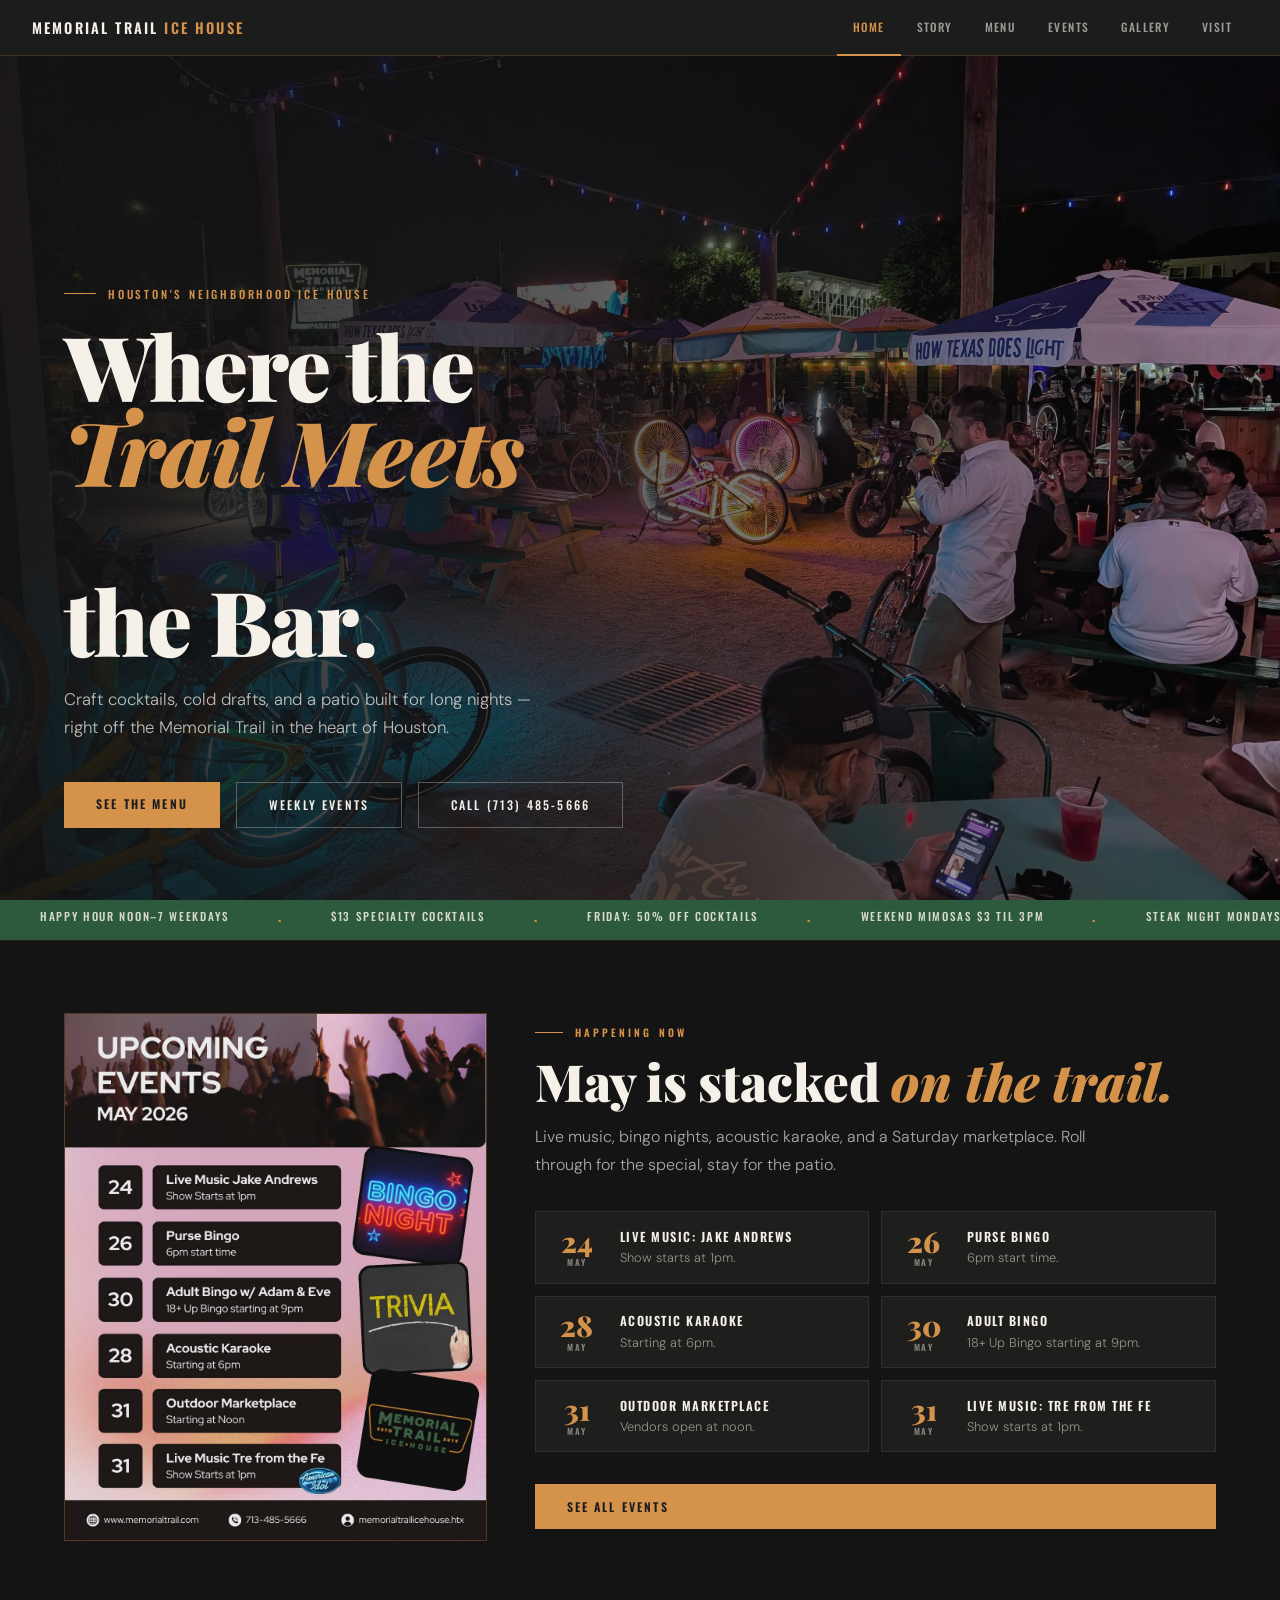
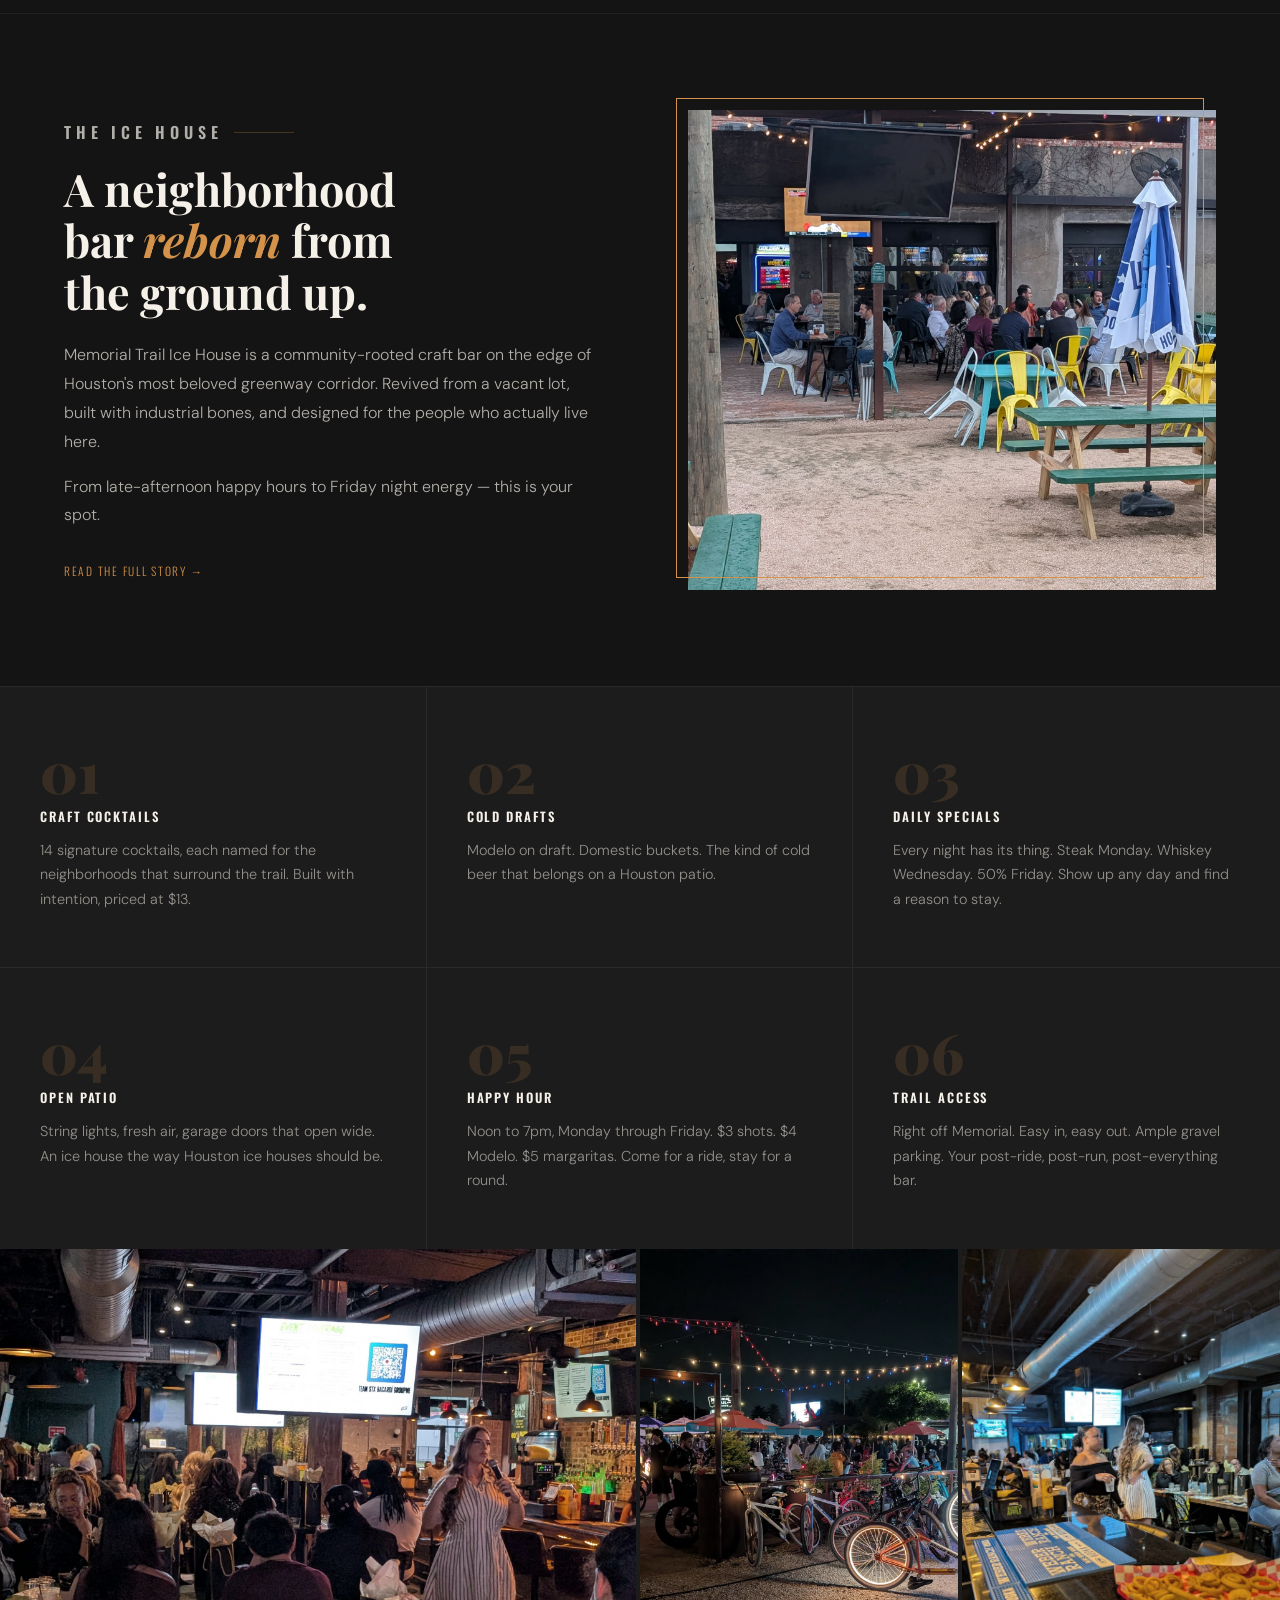
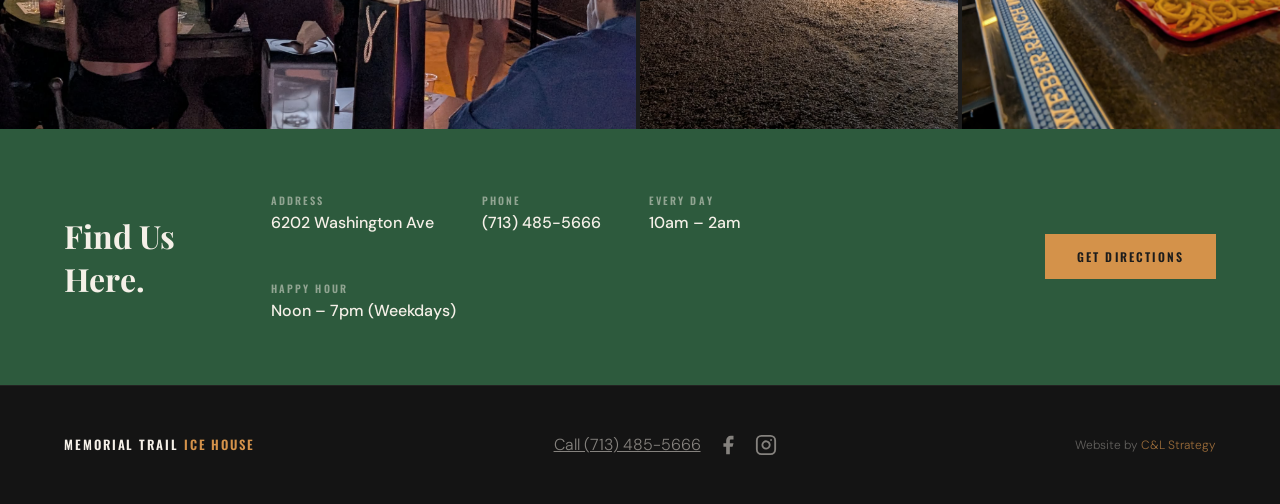
==== commit d828b7a5: "Update Memorial Trail contact links and gallery" ====
--- a/index.html
+++ b/index.html
@@ -3,7 +3,7 @@
 <head>
 <meta charset="UTF-8">
 <meta name="viewport" content="width=device-width, initial-scale=1.0">
-<meta name="description" content="Memorial Trail Ice House - A community-rooted craft bar in Houston, TX. Craft cocktails, cold drafts, and patio seating. Open daily 10am to 2am.">
+<meta name="description" content="Memorial Trail Ice House at 6202 Washington Ave in Houston. Craft cocktails, cold drafts, patio seating, happy hour, events, and late-night neighborhood energy.">
 <meta property="og:title" content="Memorial Trail Ice House - Houston, TX">
 <meta property="og:description" content="Craft cocktails, cold drafts, and a patio built for long nights along Houston's Memorial Trail.">
 <meta property="og:type" content="website">
@@ -801,6 +801,7 @@
     <div class="hero-cta-row">
       <a href="menu.html" class="btn-primary">See the Menu</a>
       <a href="events.html" class="btn-outline">Weekly Events</a>
+      <a href="tel:+17134855666" class="btn-outline">Call (713) 485-5666</a>
     </div>
   </div>
 </div>
@@ -942,6 +943,14 @@
   <h2>Find Us<br>Here.</h2>
   <div class="hours-list">
     <div class="hours-item">
+      <span class="hours-day">Address</span>
+      <span class="hours-time">6202 Washington Ave</span>
+    </div>
+    <div class="hours-item">
+      <span class="hours-day">Phone</span>
+      <span class="hours-time">(713) 485-5666</span>
+    </div>
+    <div class="hours-item">
       <span class="hours-day">Every Day</span>
       <span class="hours-time">10am – 2am</span>
     </div>
@@ -957,10 +966,11 @@
 <footer>
   <div class="footer-brand">Memorial Trail <span>Ice House</span></div>
   <div class="footer-social">
-    <a href="https://www.facebook.com/memorialtrailicehouse" target="_blank" rel="noopener" aria-label="Facebook">
+    <a href="tel:+17134855666" aria-label="Call Memorial Trail Ice House">Call (713) 485-5666</a>
+    <a href="https://www.facebook.com/groups/memorialtrailicehouse" target="_blank" rel="noopener" aria-label="Facebook">
       <svg width="22" height="22" viewBox="0 0 24 24" fill="currentColor"><path d="M18 2h-3a5 5 0 0 0-5 5v3H7v4h3v8h4v-8h3l1-4h-4V7a1 1 0 0 1 1-1h3z"/></svg>
     </a>
-    <a href="https://instagram.com/memorialtrailicehouse" target="_blank" rel="noopener" aria-label="Instagram">
+    <a href="https://www.instagram.com/memorial_trail_ice_house_htx/" target="_blank" rel="noopener" aria-label="Instagram">
       <svg width="22" height="22" viewBox="0 0 24 24" fill="none" stroke="currentColor" stroke-width="2" stroke-linecap="round" stroke-linejoin="round"><rect x="2" y="2" width="20" height="20" rx="5" ry="5"/><path d="M16 11.37A4 4 0 1 1 12.63 8 4 4 0 0 1 16 11.37z"/><line x1="17.5" y1="6.5" x2="17.51" y2="6.5"/></svg>
     </a>
   </div>
